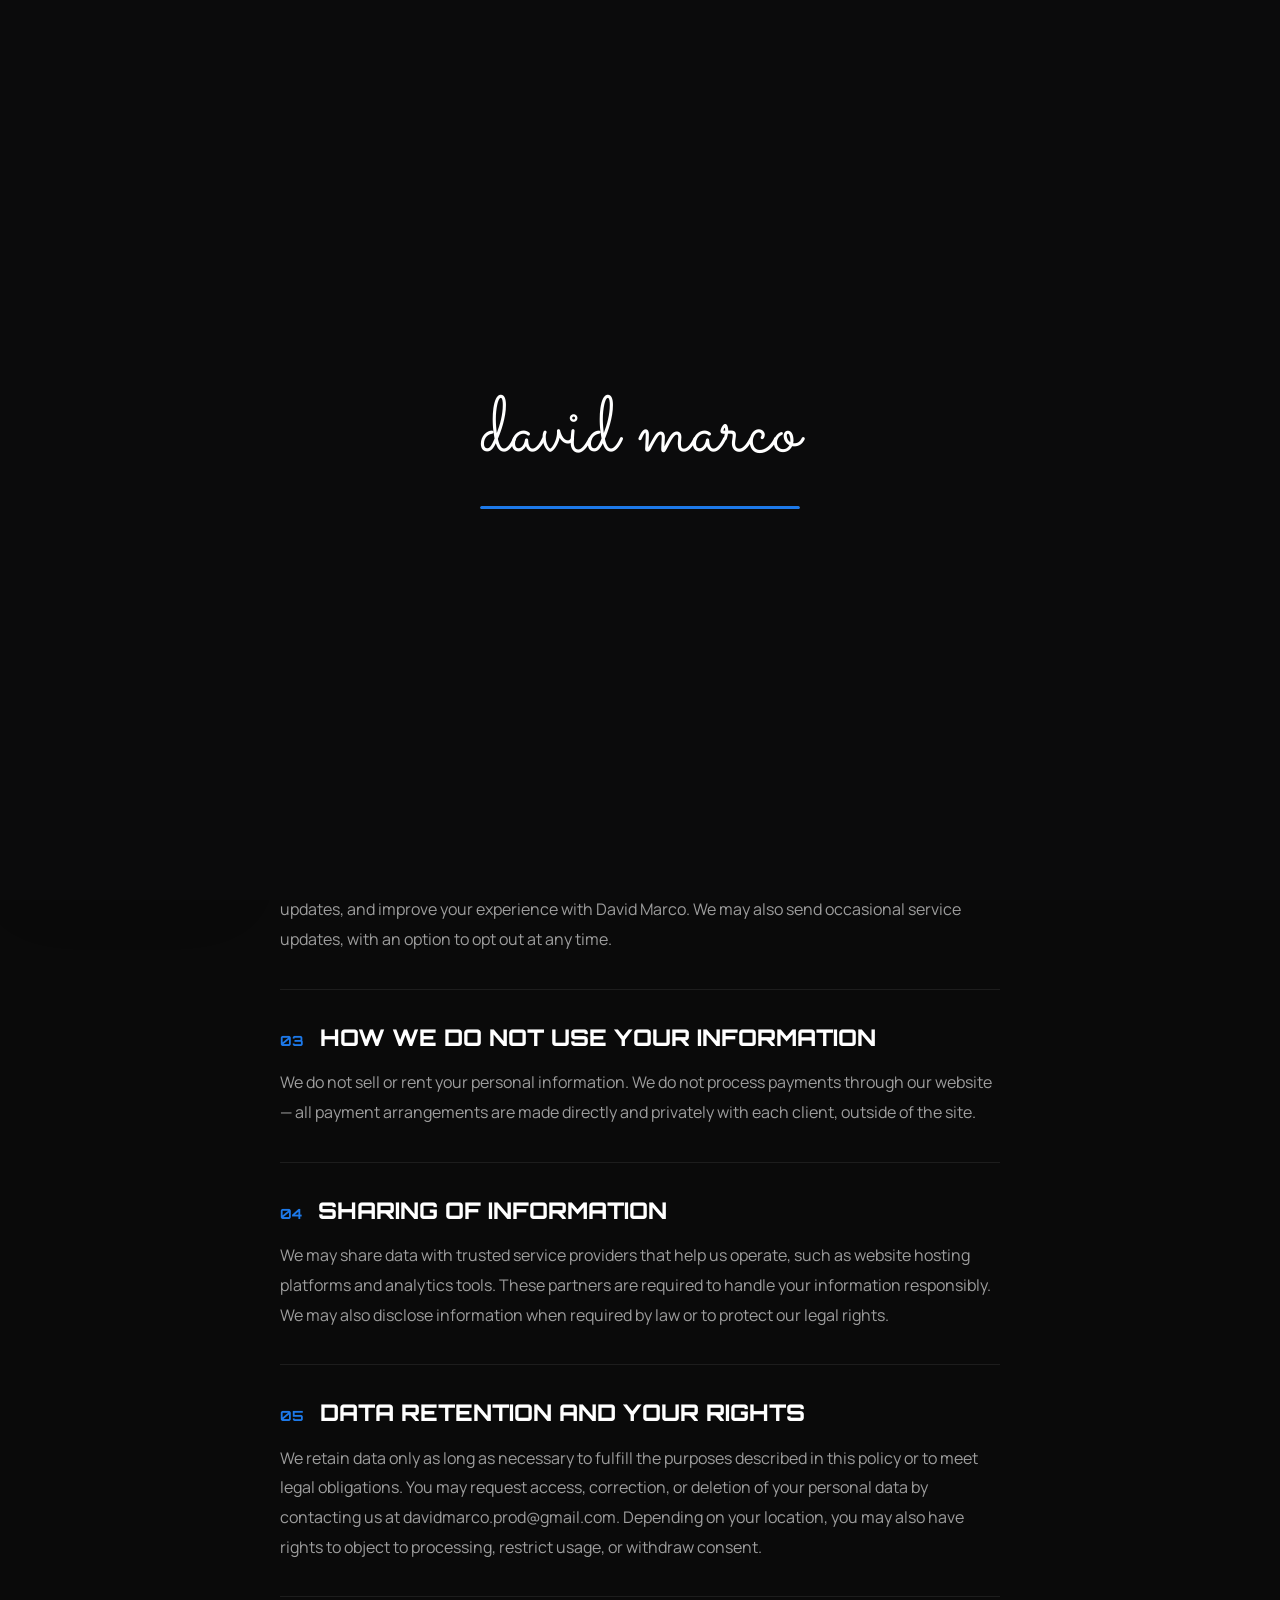
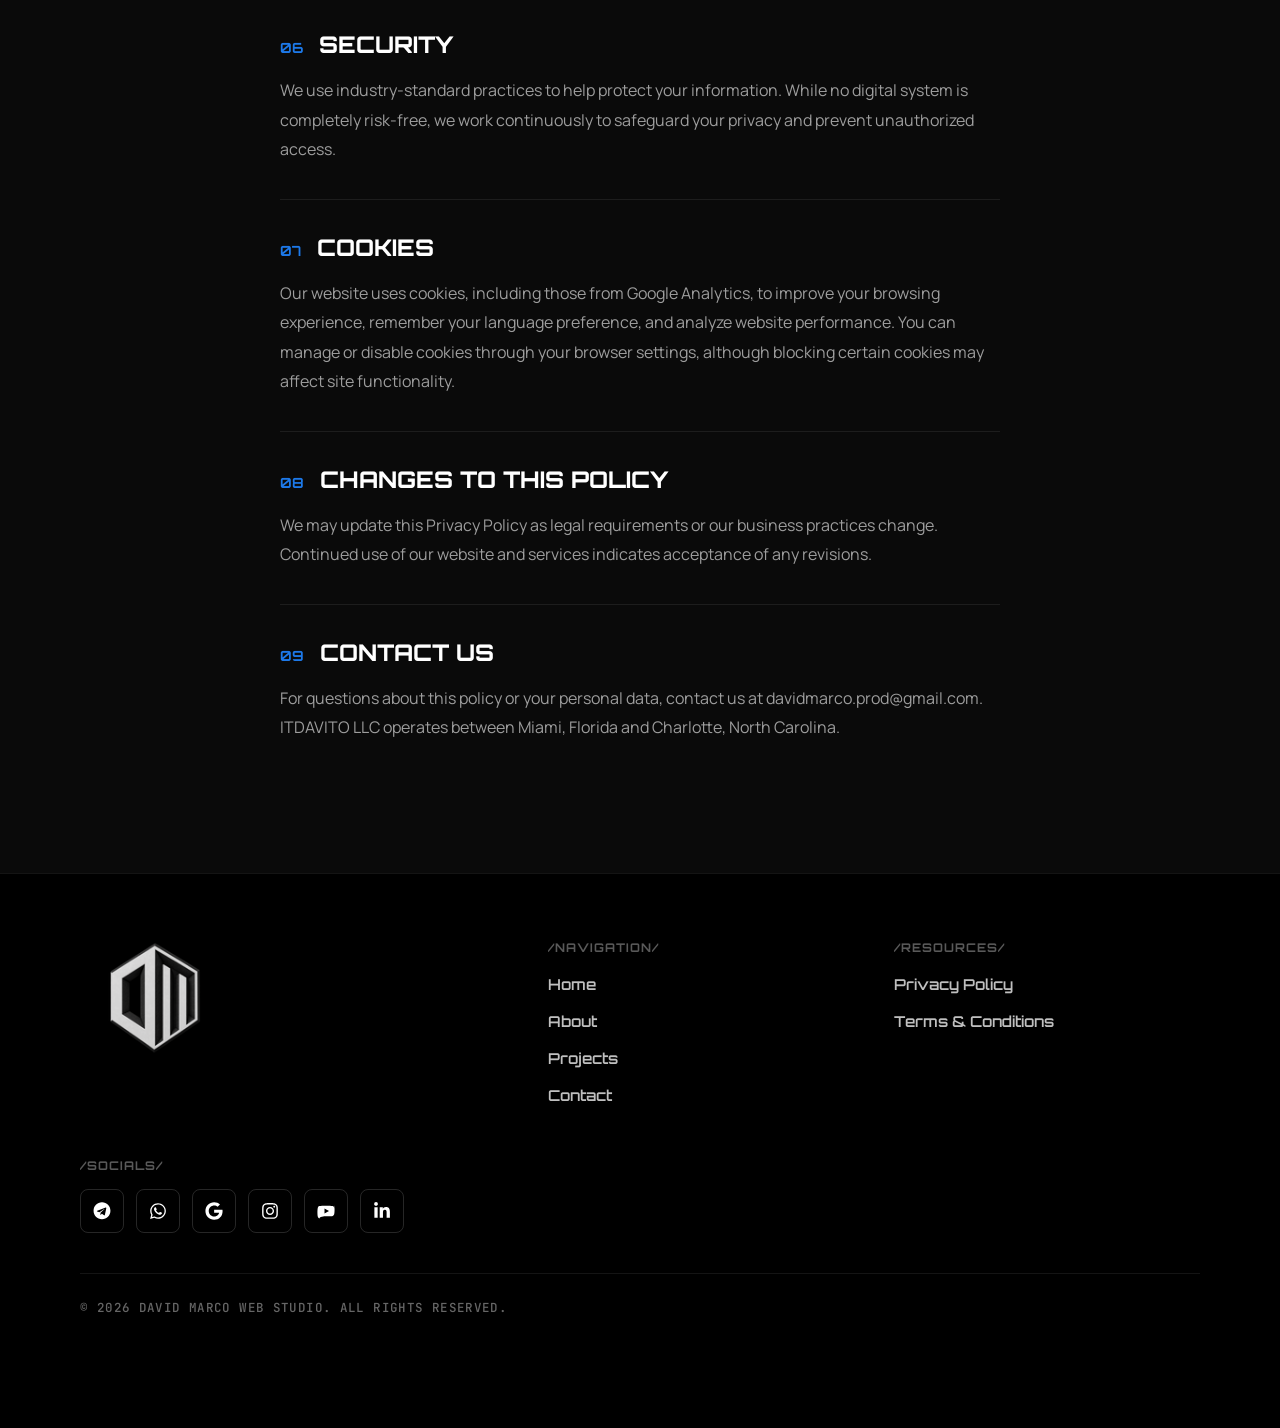
==== privacy-policy.html @ b116fb74 "Glassier nav highlight; remove unused logo-original and img/svg files Co-Authored-By: Claude Sonnet " ====
<!DOCTYPE html>
<html lang="en">
<head>
  <meta charset="UTF-8" />
  <meta name="viewport" content="width=device-width, initial-scale=1.0" />
  <title>Privacy Policy — David Marco</title>
  <meta name="description" content="Privacy Policy for David Marco / ITDAVITO LLC — how we collect, use and protect your information." />
  <meta name="robots" content="noindex" />

  <!-- Runs synchronously before #preloader ever paints, so an internal
       navigation within the same tab session can skip the intro with zero
       flash — see the .skip-preloader rule in style.css and initPreloader()
       in main.js. -->
  <script>
    (function () {
      try {
        var nav = performance.getEntriesByType('navigation')[0];
        var isReload = nav && nav.type === 'reload';
        var visited = sessionStorage.getItem('dm_visited') === '1';
        if (visited && !isReload) document.documentElement.classList.add('skip-preloader');
        sessionStorage.setItem('dm_visited', '1');
      } catch (e) {}
    })();
  </script>

  <!-- Preconnect -->
  <link rel="preconnect" href="https://fonts.googleapis.com" />
  <link rel="preconnect" href="https://fonts.gstatic.com" crossorigin />
  <link href="https://fonts.googleapis.com/css2?family=Manrope:wght@300;400;500;600;700;800;900&display=swap" rel="stylesheet" />
  <link href="https://fonts.googleapis.com/css2?family=Orbitron:wght@400;500;600;700;800;900&display=swap" rel="stylesheet" />
  <link href="https://fonts.googleapis.com/css2?family=Sacramento&display=swap" rel="stylesheet" />
  <link href="https://fonts.googleapis.com/css2?family=JetBrains+Mono:wght@400;500;600;700&display=swap" rel="stylesheet" />

  <link rel="stylesheet" href="css/style.css?v=72" />
  <link rel="icon" href="assets/favicon.ico" sizes="any" />
  <link rel="icon" type="image/png" sizes="32x32" href="assets/favicon-32.png" />
  <link rel="icon" type="image/png" sizes="16x16" href="assets/favicon-16.png" />
  <link rel="apple-touch-icon" href="assets/favicon-180.png" />
</head>
<body>

<!-- ============================================================
     PRELOADER
     ============================================================ -->
<div id="preloader" role="status" aria-live="polite" aria-label="Loading">
  <div class="preloader-inner">
    <div class="pl-word" aria-hidden="true">
      <span class="pl-letter">d</span><span class="pl-letter">a</span><span class="pl-letter">v</span><span class="pl-letter">i</span><span class="pl-letter">d</span><span class="pl-letter pl-space">&nbsp;</span><span class="pl-letter">m</span><span class="pl-letter">a</span><span class="pl-letter">r</span><span class="pl-letter">c</span><span class="pl-letter">o</span>
    </div>
    <div class="preloader-bar"><div class="preloader-bar-fill"></div></div>
  </div>
</div>

<!-- ============================================================
     HEADER
     ============================================================ -->
<header id="header">
    <div class="header-inner">

      <!-- Logo -->
      <a href="index.html#hero" class="header-logo">
        <img src="img/logo-128.png"
          srcset="img/logo-64.png 64w, img/logo-128.png 128w, img/logo-256.png 256w, img/logo-512.png 512w" sizes="68px"
          alt="DAVITO logo" width="68" height="59" />
      </a>

      <!-- Nav (glass pill with sliding indicator) -->
      <nav class="header-nav" id="headerNav" aria-label="Main">
        <span class="nav-indicator" aria-hidden="true"></span>
        <a href="index.html#hero" class="nav-link" data-ru="Главная" data-en="Home">Главная</a>
        <a href="index.html#about" class="nav-link" data-ru="Про меня" data-en="About">Про меня</a>
        <a href="index.html#portfolio" class="nav-link" data-ru="Портфолио" data-en="Projects">Портфолио</a>
        <a href="index.html#pricing" class="nav-link" data-ru="Цены" data-en="Pricing">Цены</a>
        <a href="index.html#faq" class="nav-link" data-ru="FAQ" data-en="FAQ">FAQ</a>
      </nav>

      <!-- Right side -->
      <div class="header-right">
        <!-- Language switcher -->
        <div class="lang-toggle" id="langToggle" role="group" aria-label="Language">
          <button class="lang-btn" data-lang="ru" aria-label="Русский"><span class="flag flag-ru"></span><span
              class="lang-code">RU</span></button>
          <button class="lang-btn" data-lang="en" aria-label="English"><span class="flag flag-us"></span><span
              class="lang-code">EN</span></button>
        </div>

        <!-- CTA (same button as in the hero) -->
        <a href="index.html#contact" class="btn-primary header-cta" data-ru="Заказать сайт"
          data-en="Order Website">Заказать сайт</a>

        <!-- Hamburger -->
        <button class="hamburger" id="hamburger" aria-label="Menu">
          <span></span><span></span><span></span>
        </button>
      </div>
    </div>

    <!-- Mobile menu -->
    <div class="mobile-menu" id="mobileMenu">
      <a href="index.html#hero" class="smooth-scroll" data-ru="Главная" data-en="Home">Главная</a>
      <a href="index.html#about" class="smooth-scroll" data-ru="Про меня" data-en="About">Про меня</a>
      <a href="index.html#portfolio" class="smooth-scroll" data-ru="Портфолио" data-en="Projects">Портфолио</a>
      <a href="index.html#pricing" class="smooth-scroll" data-ru="Цены" data-en="Pricing">Цены</a>
      <a href="index.html#faq" class="smooth-scroll" data-ru="FAQ" data-en="FAQ">FAQ</a>
      <div class="mobile-lang">
        <button class="lang-btn" data-lang="ru"><span class="flag flag-ru"></span>Русский</button>
        <button class="lang-btn" data-lang="en"><span class="flag flag-us"></span>English</button>
      </div>
      <a href="index.html#contact" class="btn-primary" data-ru="Заказать сайт" data-en="Order Website">Заказать
        сайт</a>
    </div>
  </header>

<!-- ============================================================
     PRIVACY POLICY
     ============================================================ -->
<section class="policy-hero section-dark">
  <div class="container">
    <a href="index.html#hero" class="policy-back">
      <span class="policy-back-icon" aria-hidden="true">
        <svg viewBox="0 0 24 24" width="14" height="14" fill="none" stroke="currentColor" stroke-width="2" stroke-linecap="round" stroke-linejoin="round">
          <line x1="17" y1="17" x2="7" y2="7"/>
          <polyline points="7 17 7 7 17 7"/>
        </svg>
      </span>
      <span data-ru="Назад на главную" data-en="Back to Home">Назад на главную</span>
    </a>

    <div class="contact-badge">
      <span class="contact-badge-bar" aria-hidden="true"></span>
      <span data-ru="Юридическая информация" data-en="Legal">Юридическая информация</span>
    </div>

    <h1 data-ru="Политика конфиденциальности" data-en="Privacy Policy">Политика конфиденциальности</h1>
    <p class="policy-updated" data-ru="Действует с 3 сентября 2026 года" data-en="Effective September 3, 2026">Действует с 3 сентября 2026 года</p>

    <p class="policy-intro" data-ru="В ITDAVITO LLC («David Marco», «мы», «нас» или «наш») ваша конфиденциальность имеет для нас значение. Эта Политика конфиденциальности объясняет, как мы собираем, используем и защищаем информацию, которой вы делитесь с нами при посещении сайта или использовании наших услуг — веб-дизайна, разработки сайтов и создания лендингов." data-en="At ITDAVITO LLC (&quot;David Marco,&quot; &quot;we,&quot; &quot;our,&quot; or &quot;us&quot;), your privacy matters to us. This Privacy Policy outlines how we collect, use, and protect the information you share with us when you visit our website or engage with our services, including web design, website development, and landing page creation.">
      В ITDAVITO LLC («David Marco», «мы», «нас» или «наш») ваша конфиденциальность имеет для нас значение. Эта Политика конфиденциальности объясняет, как мы собираем, используем и защищаем информацию, которой вы делитесь с нами при посещении сайта или использовании наших услуг — веб-дизайна, разработки сайтов и создания лендингов.
    </p>
  </div>
</section>

<section class="policy-body section-dark">
  <div class="container">
    <div class="policy-content">

      <div class="policy-block">
        <h2><span class="policy-num">01</span><span data-ru="Какую информацию мы собираем" data-en="Information We Collect">Какую информацию мы собираем</span></h2>
        <p data-ru="Когда вы взаимодействуете с нами — заполняя форму, обращаясь через WhatsApp, Telegram или email, либо просматривая наш сайт — мы можем собирать персональные данные: имя, email, номер телефона и информацию о вашем бизнесе или проекте." data-en="When you interact with us — whether by filling out a form, reaching out via WhatsApp, Telegram, or email, or browsing our website — we may collect personal information such as your name, email address, phone number, and details about your business or project.">
          Когда вы взаимодействуете с нами — заполняя форму, обращаясь через WhatsApp, Telegram или email, либо просматривая наш сайт — мы можем собирать персональные данные: имя, email, номер телефона и информацию о вашем бизнесе или проекте.
        </p>
        <p data-ru="Мы также можем собирать технические данные: IP-адрес, тип браузера, информацию об устройстве и поведение на сайте. Часть данных может поступать из таких инструментов, как Google Analytics." data-en="We may also collect technical data such as your IP address, browser type, device information, and website usage behavior. Relevant data may also come from tools such as Google Analytics.">
          Мы также можем собирать технические данные: IP-адрес, тип браузера, информацию об устройстве и поведение на сайте. Часть данных может поступать из таких инструментов, как Google Analytics.
        </p>
      </div>

      <div class="policy-block">
        <h2><span class="policy-num">02</span><span data-ru="Как мы используем вашу информацию" data-en="How We Use Your Information">Как мы используем вашу информацию</span></h2>
        <p data-ru="Мы используем эту информацию, чтобы отвечать на обращения, предоставлять и улучшать наши услуги, делиться обновлениями по проекту и улучшать ваш опыт взаимодействия с David Marco. Иногда мы можем присылать сервисные обновления с возможностью отписаться в любой момент." data-en="We use this information to respond to inquiries, provide and improve our services, share project updates, and improve your experience with David Marco. We may also send occasional service updates, with an option to opt out at any time.">
          Мы используем эту информацию, чтобы отвечать на обращения, предоставлять и улучшать наши услуги, делиться обновлениями по проекту и улучшать ваш опыт взаимодействия с David Marco. Иногда мы можем присылать сервисные обновления с возможностью отписаться в любой момент.
        </p>
      </div>

      <div class="policy-block">
        <h2><span class="policy-num">03</span><span data-ru="Как мы не используем вашу информацию" data-en="How We Do Not Use Your Information">Как мы не используем вашу информацию</span></h2>
        <p data-ru="Мы не продаём и не передаём в аренду ваши персональные данные. Мы не обрабатываем платежи через сайт — все расчёты с клиентами производятся напрямую и приватно, вне сайта." data-en="We do not sell or rent your personal information. We do not process payments through our website — all payment arrangements are made directly and privately with each client, outside of the site.">
          Мы не продаём и не передаём в аренду ваши персональные данные. Мы не обрабатываем платежи через сайт — все расчёты с клиентами производятся напрямую и приватно, вне сайта.
        </p>
      </div>

      <div class="policy-block">
        <h2><span class="policy-num">04</span><span data-ru="Передача информации" data-en="Sharing of Information">Передача информации</span></h2>
        <p data-ru="Мы можем передавать данные доверенным поставщикам услуг, которые помогают нам работать — например, платформам хостинга и инструментам аналитики. Такие партнёры обязаны обращаться с вашей информацией ответственно. Мы также можем раскрывать информацию, если этого требует закон, либо для защиты наших законных прав." data-en="We may share data with trusted service providers that help us operate, such as website hosting platforms and analytics tools. These partners are required to handle your information responsibly. We may also disclose information when required by law or to protect our legal rights.">
          Мы можем передавать данные доверенным поставщикам услуг, которые помогают нам работать — например, платформам хостинга и инструментам аналитики. Такие партнёры обязаны обращаться с вашей информацией ответственно. Мы также можем раскрывать информацию, если этого требует закон, либо для защиты наших законных прав.
        </p>
      </div>

      <div class="policy-block">
        <h2><span class="policy-num">05</span><span data-ru="Хранение данных и ваши права" data-en="Data Retention and Your Rights">Хранение данных и ваши права</span></h2>
        <p data-ru="Мы храним данные только столько, сколько необходимо для целей, описанных в этой политике, или для соблюдения юридических обязательств. Вы можете запросить доступ, исправление или удаление своих персональных данных, написав нам на davidmarco.prod@gmail.com. В зависимости от вашего региона у вас также может быть право возразить против обработки, ограничить использование или отозвать согласие." data-en="We retain data only as long as necessary to fulfill the purposes described in this policy or to meet legal obligations. You may request access, correction, or deletion of your personal data by contacting us at davidmarco.prod@gmail.com. Depending on your location, you may also have rights to object to processing, restrict usage, or withdraw consent.">
          Мы храним данные только столько, сколько необходимо для целей, описанных в этой политике, или для соблюдения юридических обязательств. Вы можете запросить доступ, исправление или удаление своих персональных данных, написав нам на <a href="mailto:davidmarco.prod@gmail.com">davidmarco.prod@gmail.com</a>. В зависимости от вашего региона у вас также может быть право возразить против обработки, ограничить использование или отозвать согласие.
        </p>
      </div>

      <div class="policy-block">
        <h2><span class="policy-num">06</span><span data-ru="Безопасность" data-en="Security">Безопасность</span></h2>
        <p data-ru="Мы применяем современные отраслевые практики для защиты вашей информации. Хотя ни одна цифровая система не может быть полностью защищена от рисков, мы непрерывно работаем над тем, чтобы обезопасить вашу конфиденциальность и предотвратить несанкционированный доступ." data-en="We use industry-standard practices to help protect your information. While no digital system is completely risk-free, we work continuously to safeguard your privacy and prevent unauthorized access.">
          Мы применяем современные отраслевые практики для защиты вашей информации. Хотя ни одна цифровая система не может быть полностью защищена от рисков, мы непрерывно работаем над тем, чтобы обезопасить вашу конфиденциальность и предотвратить несанкционированный доступ.
        </p>
      </div>

      <div class="policy-block">
        <h2><span class="policy-num">07</span><span data-ru="Файлы cookie" data-en="Cookies">Файлы cookie</span></h2>
        <p data-ru="Наш сайт использует cookie-файлы, в том числе от Google Analytics, чтобы улучшать взаимодействие с сайтом, запоминать выбранный язык и анализировать эффективность сайта. Вы можете управлять cookie-файлами или отключить их в настройках браузера, однако блокировка некоторых из них может повлиять на работу сайта." data-en="Our website uses cookies, including those from Google Analytics, to improve your browsing experience, remember your language preference, and analyze website performance. You can manage or disable cookies through your browser settings, although blocking certain cookies may affect site functionality.">
          Наш сайт использует cookie-файлы, в том числе от Google Analytics, чтобы улучшать взаимодействие с сайтом, запоминать выбранный язык и анализировать эффективность сайта. Вы можете управлять cookie-файлами или отключить их в настройках браузера, однако блокировка некоторых из них может повлиять на работу сайта.
        </p>
      </div>

      <div class="policy-block">
        <h2><span class="policy-num">08</span><span data-ru="Изменения в политике" data-en="Changes to This Policy">Изменения в политике</span></h2>
        <p data-ru="Мы можем обновлять эту Политику конфиденциальности по мере изменения законодательных требований или практики нашей работы. Продолжая пользоваться сайтом и услугами, вы соглашаетесь с внесёнными изменениями." data-en="We may update this Privacy Policy as legal requirements or our business practices change. Continued use of our website and services indicates acceptance of any revisions.">
          Мы можем обновлять эту Политику конфиденциальности по мере изменения законодательных требований или практики нашей работы. Продолжая пользоваться сайтом и услугами, вы соглашаетесь с внесёнными изменениями.
        </p>
      </div>

      <div class="policy-block">
        <h2><span class="policy-num">09</span><span data-ru="Связаться с нами" data-en="Contact Us">Связаться с нами</span></h2>
        <p data-ru="По вопросам, связанным с этой политикой или вашими персональными данными, свяжитесь с нами по адресу davidmarco.prod@gmail.com. ITDAVITO LLC работает между Майами (Флорида) и Шарлоттом (Северная Каролина)." data-en="For questions about this policy or your personal data, contact us at davidmarco.prod@gmail.com. ITDAVITO LLC operates between Miami, Florida and Charlotte, North Carolina.">
          По вопросам, связанным с этой политикой или вашими персональными данными, свяжитесь с нами по адресу <a href="mailto:davidmarco.prod@gmail.com">davidmarco.prod@gmail.com</a>. ITDAVITO LLC работает между Майами (Флорида) и Шарлоттом (Северная Каролина).
        </p>
      </div>

    </div>
  </div>
</section>

<!-- ============================================================
     FOOTER
     ============================================================ -->
<footer id="footer">
  <div class="container">
    <div class="footer-top">
      <a href="index.html#hero" class="footer-logo">
        <img src="img/logo-128.png"
             srcset="img/logo-64.png 64w, img/logo-128.png 128w, img/logo-256.png 256w, img/logo-512.png 512w"
             sizes="120px"
             alt="DAVITO logo" width="120" height="105" />
      </a>

      <nav class="footer-col">
        <span class="footer-col-label" data-ru="/Навигация/" data-en="/Navigation/">/Навигация/</span>
        <a href="index.html#hero"      class="footer-col-link" data-ru="Главная"   data-en="Home">Главная</a>
        <a href="index.html#about"     class="footer-col-link" data-ru="Про меня"  data-en="About">Про меня</a>
        <a href="index.html#portfolio" class="footer-col-link" data-ru="Портфолио" data-en="Projects">Портфолио</a>
        <a href="index.html#contact"   class="footer-col-link" data-ru="Контакты"  data-en="Contact">Контакты</a>
      </nav>

      <nav class="footer-col">
        <span class="footer-col-label" data-ru="/Ресурсы/" data-en="/Resources/">/Ресурсы/</span>
        <a href="privacy-policy.html"   class="footer-col-link" data-ru="Политика конфиденциальности" data-en="Privacy Policy">Политика конфиденциальности</a>
        <a href="terms-conditions.html" class="footer-col-link" data-ru="Условия использования" data-en="Terms &amp; Conditions">Условия использования</a>
      </nav>
    </div>

    <div class="footer-social-block">
      <span class="footer-col-label" data-ru="/Соцсети/" data-en="/Socials/">/Соцсети/</span>
      <div class="footer-social-row">
        <a href="https://t.me/davitoo7" target="_blank" rel="noopener noreferrer" class="footer-social-item" aria-label="Telegram">
          <svg viewBox="0 0 496 512" fill="currentColor" aria-hidden="true"><path d="M248 8C111 8 8 111 8 248s103 240 240 240 240-103 240-240S385 8 248 8zm121.8 169.9l-40.7 191.8c-3 13.6-11.1 16.9-22.4 10.5l-62-45.7-29.9 28.8c-3.3 3.3-6.1 6.1-12.5 6.1l4.4-63.1 114.9-103.8c5-4.4-1.1-6.9-7.7-2.5l-142 89.4-61.2-19.1c-13.3-4.2-13.6-13.3 2.8-19.7l239-92.1c11.1-4 20.8 2.7 17.3 19.4z"/></svg>
        </a>
        <a href="https://wa.me/19544455820" target="_blank" rel="noopener noreferrer" class="footer-social-item" aria-label="WhatsApp">
          <svg viewBox="0 0 448 512" fill="currentColor" aria-hidden="true"><path d="M380.9 97.1C339 55.1 283.2 32 223.9 32c-122.4 0-222 99.6-222 222 0 39.1 10.2 77.3 29.6 111L0 480l117.7-30.9c32.4 17.7 68.9 27 106.1 27h.1c122.3 0 224.1-99.6 224.1-222 0-59.3-25.2-115-67.1-157zm-157 341.6c-33.2 0-65.7-8.9-94-25.7l-6.7-4-69.8 18.3L72 359.2l-4.4-7c-18.5-29.4-28.2-63.3-28.2-98.2 0-101.7 82.8-184.5 184.6-184.5 49.3 0 95.6 19.2 130.4 54.1 34.8 34.9 56.2 81.2 56.1 130.5 0 101.8-84.9 184.6-186.6 184.6zm101.2-138.2c-5.5-2.8-32.8-16.2-37.9-18-5.1-1.9-8.8-2.8-12.5 2.8-3.7 5.6-14.3 18-17.6 21.8-3.2 3.7-6.5 4.2-12 1.4-32.6-16.3-54-29.1-75.5-66-5.7-9.8 5.7-9.1 16.3-30.3 1.8-3.7.9-6.9-.5-9.7-1.4-2.8-12.5-30.1-17.1-41.2-4.5-10.8-9.1-9.3-12.5-9.5-3.2-.2-6.9-.2-10.6-.2-3.7 0-9.7 1.4-14.8 6.9-5.1 5.6-19.4 19-19.4 46.3 0 27.3 19.9 53.7 22.6 57.4 2.8 3.7 39.1 59.7 94.8 83.8 35.2 15.2 49 16.5 66.6 13.9 10.7-1.6 32.8-13.4 37.4-26.4 4.6-13 4.6-24.1 3.2-26.4-1.3-2.5-5-3.9-10.5-6.6z"/></svg>
        </a>
        <a href="https://g.page/r/CXDAESpnKGIWEBM/review" target="_blank" rel="noopener noreferrer" class="footer-social-item" aria-label="Google">
          <svg viewBox="0 0 488 512" fill="currentColor" aria-hidden="true"><path d="M488 261.8C488 403.3 391.1 504 248 504 110.8 504 0 393.2 0 256S110.8 8 248 8c66.8 0 123 24.5 166.3 64.9l-67.5 64.9C258.5 52.6 94.3 116.6 94.3 256c0 86.5 69.1 156.6 153.7 156.6 98.2 0 135-70.4 140.8-106.9H248v-85.3h236.1c2.3 12.7 3.9 24.9 3.9 41.4z"/></svg>
        </a>
        <a href="https://www.instagram.com/davitoo7/" target="_blank" rel="noopener noreferrer" class="footer-social-item" aria-label="Instagram">
          <svg viewBox="0 0 448 512" fill="currentColor" aria-hidden="true"><path d="M224.1 141c-63.6 0-114.9 51.3-114.9 114.9s51.3 114.9 114.9 114.9S339 319.5 339 255.9 287.7 141 224.1 141zm0 189.6c-41.1 0-74.7-33.5-74.7-74.7s33.5-74.7 74.7-74.7 74.7 33.5 74.7 74.7-33.6 74.7-74.7 74.7zm146.4-194.3c0 14.9-12 26.8-26.8 26.8-14.9 0-26.8-12-26.8-26.8s12-26.8 26.8-26.8 26.8 12 26.8 26.8zm76.1 27.2c-1.7-35.9-9.9-67.7-36.2-93.9-26.2-26.2-58-34.4-93.9-36.2-37-2.1-147.9-2.1-184.9 0-35.8 1.7-67.6 9.9-93.9 36.1s-34.4 58-36.2 93.9c-2.1 37-2.1 147.9 0 184.9 1.7 35.9 9.9 67.7 36.2 93.9s58 34.4 93.9 36.2c37 2.1 147.9 2.1 184.9 0 35.9-1.7 67.7-9.9 93.9-36.2 26.2-26.2 34.4-58 36.2-93.9 2.1-37 2.1-147.8 0-184.8zM398.8 388c-7.8 19.6-22.9 34.7-42.6 42.6-29.5 11.7-99.5 9-132.1 9s-102.7 2.6-132.1-9c-19.6-7.8-34.7-22.9-42.6-42.6-11.7-29.5-9-99.5-9-132.1s-2.6-102.7 9-132.1c7.8-19.6 22.9-34.7 42.6-42.6 29.5-11.7 99.5-9 132.1-9s102.7-2.6 132.1 9c19.6 7.8 34.7 22.9 42.6 42.6 11.7 29.5 9 99.5 9 132.1s2.7 102.7-9 132.1z"/></svg>
        </a>
        <a href="https://www.youtube.com/@davitomain" target="_blank" rel="noopener noreferrer" class="footer-social-item" aria-label="YouTube">
          <svg viewBox="0 0 576 512" fill="currentColor" aria-hidden="true"><path d="M549.655 148.28c-6.281-23.64-24.041-42.396-47.655-48.685C462.923 85 288 85 288 85S113.077 85 74 99.595c-23.614 6.289-41.374 25.045-47.655 48.685-12.614 47.328-12.614 147.717-12.614 147.717s0 100.39 12.614 147.718c6.281 23.64 24.041 42.396 47.655 48.684C113.077 427 288 427 288 427s174.923 0 214-14.595c23.614-6.289 41.374-25.045 47.655-48.685 12.614-47.328 12.614-147.718 12.614-147.718s0-100.389-12.614-147.717zM240 336V176l144 80-144 80z"/></svg>
        </a>
        <a href="#" target="_blank" rel="noopener noreferrer" class="footer-social-item" aria-label="LinkedIn">
          <svg viewBox="0 0 448 512" fill="currentColor" aria-hidden="true"><path d="M100.28 448H7.4V148.9h92.88zM53.79 108.1C24.09 108.1 0 83.5 0 53.8a53.79 53.79 0 0 1 107.58 0c0 29.7-24.1 54.3-53.79 54.3zM447.9 448h-92.68V302.4c0-34.7-.7-79.2-48.29-79.2-48.29 0-55.69 37.7-55.69 76.7V448h-92.78V148.9h89.08v40.8h1.3c12.4-23.5 42.69-48.3 87.88-48.3 94 0 111.28 61.9 111.28 142.3V448z"/></svg>
        </a>
      </div>
    </div>

    <div class="footer-divider"></div>

    <div class="footer-bottom">
      <p class="footer-copy" data-ru="© 2026 David Marco Web Studio. Все права защищены." data-en="© 2026 David Marco Web Studio. All rights reserved.">
        © 2026 David Marco Web Studio. Все права защищены.
      </p>
    </div>
  </div>
</footer>

<!-- ============================================================
     FLOATING CONTACT BUTTON
     ============================================================ -->
<button type="button" class="contact-fab" id="contactFabBtn" aria-haspopup="true" aria-expanded="false" aria-controls="contactFabPanel">
  <svg class="fab-btn-icon" viewBox="0 0 24 24" width="17" height="17" fill="none" stroke="currentColor" stroke-width="1.8" stroke-linecap="round" stroke-linejoin="round" aria-hidden="true">
    <path d="M21 11.5a8.38 8.38 0 0 1-.9 3.8 8.5 8.5 0 0 1-7.6 4.7 8.38 8.38 0 0 1-3.8-.9L3 21l1.9-5.7a8.38 8.38 0 0 1-.9-3.8 8.5 8.5 0 0 1 4.7-7.6 8.38 8.38 0 0 1 3.8-.9h.5a8.48 8.48 0 0 1 8 8v.5z"/>
  </svg>
  <span data-ru="Отправить сообщение" data-en="Send a message">Отправить сообщение</span>
</button>

<div class="contact-fab-panel" id="contactFabPanel" role="dialog" aria-modal="false" aria-label="Contact options">
  <div class="fab-panel-header">
    <span class="fab-panel-title" data-ru="Написать мне" data-en="Message me">Написать мне</span>
    <button type="button" class="fab-panel-close" id="contactFabClose" aria-label="Close">
      <svg viewBox="0 0 24 24" width="13" height="13" fill="none" stroke="currentColor" stroke-width="2.2" stroke-linecap="round">
        <line x1="5" y1="5" x2="19" y2="19"/>
        <line x1="19" y1="5" x2="5" y2="19"/>
      </svg>
    </button>
  </div>

  <a href="https://wa.me/19544455820" target="_blank" rel="noopener noreferrer" class="fab-panel-item">
    <span class="fab-panel-icon fab-icon--whatsapp">
      <svg viewBox="0 0 448 512" fill="currentColor" aria-hidden="true">
        <path d="M380.9 97.1C339 55.1 283.2 32 223.9 32c-122.4 0-222 99.6-222 222 0 39.1 10.2 77.3 29.6 111L0 480l117.7-30.9c32.4 17.7 68.9 27 106.1 27h.1c122.3 0 224.1-99.6 224.1-222 0-59.3-25.2-115-67.1-157zm-157 341.6c-33.2 0-65.7-8.9-94-25.7l-6.7-4-69.8 18.3L72 359.2l-4.4-7c-18.5-29.4-28.2-63.3-28.2-98.2 0-101.7 82.8-184.5 184.6-184.5 49.3 0 95.6 19.2 130.4 54.1 34.8 34.9 56.2 81.2 56.1 130.5 0 101.8-84.9 184.6-186.6 184.6zm101.2-138.2c-5.5-2.8-32.8-16.2-37.9-18-5.1-1.9-8.8-2.8-12.5 2.8-3.7 5.6-14.3 18-17.6 21.8-3.2 3.7-6.5 4.2-12 1.4-32.6-16.3-54-29.1-75.5-66-5.7-9.8 5.7-9.1 16.3-30.3 1.8-3.7.9-6.9-.5-9.7-1.4-2.8-12.5-30.1-17.1-41.2-4.5-10.8-9.1-9.3-12.5-9.5-3.2-.2-6.9-.2-10.6-.2-3.7 0-9.7 1.4-14.8 6.9-5.1 5.6-19.4 19-19.4 46.3 0 27.3 19.9 53.7 22.6 57.4 2.8 3.7 39.1 59.7 94.8 83.8 35.2 15.2 49 16.5 66.6 13.9 10.7-1.6 32.8-13.4 37.4-26.4 4.6-13 4.6-24.1 3.2-26.4-1.3-2.5-5-3.9-10.5-6.6z"/>
      </svg>
    </span>
    <span class="fab-panel-text" data-ru="Написать в WhatsApp" data-en="Send to WhatsApp">Написать в WhatsApp</span>
  </a>

  <a href="https://t.me/davitoo7" target="_blank" rel="noopener noreferrer" class="fab-panel-item">
    <span class="fab-panel-icon fab-icon--telegram">
      <svg viewBox="0 0 496 512" fill="currentColor" aria-hidden="true">
        <path d="M248 8C111 8 8 111 8 248s103 240 240 240 240-103 240-240S385 8 248 8zm121.8 169.9l-40.7 191.8c-3 13.6-11.1 16.9-22.4 10.5l-62-45.7-29.9 28.8c-3.3 3.3-6.1 6.1-12.5 6.1l4.4-63.1 114.9-103.8c5-4.4-1.1-6.9-7.7-2.5l-142 89.4-61.2-19.1c-13.3-4.2-13.6-13.3 2.8-19.7l239-92.1c11.1-4 20.8 2.7 17.3 19.4z"/>
      </svg>
    </span>
    <span class="fab-panel-text" data-ru="Написать в Telegram" data-en="Send to Telegram">Написать в Telegram</span>
  </a>

  <a href="mailto:davidmarco.prod@gmail.com" class="fab-panel-item">
    <span class="fab-panel-icon fab-icon--email">
      <svg viewBox="0 0 48 48" aria-hidden="true">
        <path fill="#4caf50" d="M45,16.2l-5,2.75l-5,4.75L35,40h7c1.657,0,3-1.343,3-3V16.2z"></path>
        <path fill="#1e88e5" d="M3,16.2l3.614,1.71L13,23.7V40H6c-1.657,0-3-1.343-3-3V16.2z"></path>
        <polygon fill="#e53935" points="35,11.2 24,19.45 13,11.2 12,17 13,23.7 24,31.95 35,23.7 36,17"></polygon>
        <path fill="#c62828" d="M3,12.298V16.2l10,7.5V11.2L9.876,8.859C9.132,8.301,8.228,8,7.298,8h0C4.924,8,3,9.924,3,12.298z"></path>
        <path fill="#fbc02d" d="M45,12.298V16.2l-10,7.5V11.2l3.124-2.341C38.868,8.301,39.772,8,40.702,8h0 C43.076,8,45,9.924,45,12.298z"></path>
      </svg>
    </span>
    <span class="fab-panel-text" data-ru="Написать на Email" data-en="Send to Email">Написать на Email</span>
  </a>
</div>
<div class="contact-fab-overlay" id="contactFabOverlay"></div>

<script src="js/main.js?v=22"></script>
</body>
</html>
---- css/style.css ----
/* ================================================================
   DAVID MARCO — Premium Landing Page
   Colors:  Black #000000 · White #FFFFFF · Blue #1D79E9
   Font:    Manrope (Google Fonts)
   ================================================================ */

/* ── RESET ─────────────────────────────────────────────────── */
*, *::before, *::after { box-sizing: border-box; margin: 0; padding: 0; }
html { scroll-behavior: smooth; font-size: 16px; }
body {
  font-family: 'Manrope', -apple-system, BlinkMacSystemFont, sans-serif;
  background: #fff;
  color: #000;
  overflow-x: hidden;
  line-height: 1.6;
  -webkit-font-smoothing: antialiased;
}
a  { text-decoration: none; color: inherit; }
img { max-width: 100%; display: block; }
button { cursor: pointer; border: none; background: none; font-family: inherit; }

/* Orbitron is reserved for headline-scale text and buttons — it's a
   technical/display face that reads poorly at paragraph sizes. Everything
   else (descriptions, nav, form fields, FAQ, etc.) inherits Manrope from
   body above. Orbitron has no Cyrillic glyphs, so the Manrope fallback
   below keeps RU headings intentional-looking instead of dropping to a
   generic system sans-serif. */
h1, h2, h3,
.btn-primary, .btn-outline,
.ready-text, .contact-fab, .fab-panel-title {
  font-family: 'Orbitron', 'Manrope', -apple-system, BlinkMacSystemFont, sans-serif;
}
h1, h2, h3 {
  text-transform: uppercase;
}
ul { list-style: none; }

/* ── CSS VARIABLES ──────────────────────────────────────────── */
:root {
  --black:        #000000;
  --white:        #ffffff;
  --blue:         #1D79E9;
  --blue-dark:    #1560C0;
  --blue-alpha10: rgba(29,121,233,.10);
  --blue-alpha20: rgba(29,121,233,.20);
  --blue-glow:    rgba(29,121,233,.35);
  --gray-bg:      #f5f5f7;
  --gray-text:    #6e6e73;
  --gray-border:  #d2d2d7;
  --dark-bg:      #0a0a0a;
  --dark-card:    #141414;
  --radius:       20px;
  --radius-sm:    12px;
  --header-h:     80px;
  --fab-bar-h:    60px;
  --shadow:       0 4px 24px rgba(0,0,0,.08);
  --shadow-lg:    0 20px 60px rgba(0,0,0,.14);
  --trans:        .3s cubic-bezier(.4,0,.2,1);
}

/* ── SCROLLBAR ──────────────────────────────────────────────── */
::-webkit-scrollbar { width: 5px; }
::-webkit-scrollbar-track { background: #f5f5f7; }
::-webkit-scrollbar-thumb { background: var(--blue); border-radius: 3px; }

/* ================================================================
   PRELOADER
   ================================================================ */
#preloader {
  position: fixed; inset: 0;
  background: #0b0b0c;
  display: flex; align-items: center; justify-content: center;
  z-index: 9999;
  transition: opacity .7s ease, visibility .7s ease;
}
/* Set on <html> by an inline head script, before this stylesheet even
   paints — an internal navigation within the same tab session skips the
   intro outright (no display, no fade) rather than hiding it after the
   fact, so there's no flash of the branded loader between pages. */
html.skip-preloader #preloader { display: none; }
#preloader.hidden { opacity: 0; visibility: hidden; pointer-events: none; }

.preloader-inner {
  display: flex; flex-direction: column; align-items: center; gap: 30px;
  width: 100%; padding: 0 24px;
}

.pl-word {
  font-family: 'Sacramento', cursive;
  font-weight: 400;
  /* Tuned (not guessed) against the bar's own rendered width — see
     .preloader-bar below — so "david marco" reads at roughly the same
     length as the bar at any viewport: ~52.7px font at 375px width,
     ramping up to ~85.9px by the point the bar itself hits its 320px
     cap (its container is 60vw minus the 48px side padding, so that's
     ~581px viewport width), and holding flat past that since neither
     grows any further. */
  font-size: clamp(52.7px, calc(-7.64px + 16.09vw), 85.9px);
  line-height: 1;
  color: #fff;
  white-space: nowrap;
}
.pl-letter {
  display: inline-block;
  opacity: 0;
  transform: translateY(16px);
  animation: plLetterIn .5s ease forwards;
}
.pl-letter:nth-child(1)  { animation-delay: 0ms;    }
.pl-letter:nth-child(2)  { animation-delay: 150ms;  }
.pl-letter:nth-child(3)  { animation-delay: 300ms;  }
.pl-letter:nth-child(4)  { animation-delay: 450ms;  }
.pl-letter:nth-child(5)  { animation-delay: 600ms;  }
.pl-letter:nth-child(6)  { animation-delay: 750ms;  }
.pl-letter:nth-child(7)  { animation-delay: 900ms;  }
.pl-letter:nth-child(8)  { animation-delay: 1050ms; }
.pl-letter:nth-child(9)  { animation-delay: 1200ms; }
.pl-letter:nth-child(10) { animation-delay: 1350ms; }
.pl-letter:nth-child(11) { animation-delay: 1500ms; }
@keyframes plLetterIn {
  from { opacity: 0; transform: translateY(16px); }
  to   { opacity: 1; transform: translateY(0); }
}

.preloader-bar {
  width: 60%; max-width: 320px; height: 3px;
  background: rgba(255,255,255,.15); border-radius: 999px; overflow: hidden;
}
.preloader-bar-fill {
  height: 100%; width: 0%;
  background: var(--blue); border-radius: 999px;
  /* Matches the letters' total reveal time: last letter starts at 1500ms
     and takes 500ms, so both finish together at 2000ms. */
  animation: plBarFill 2s linear forwards;
}
@keyframes plBarFill {
  from { width: 0%; }
  to   { width: 100%; }
}

@media (prefers-reduced-motion: reduce) {
  .pl-letter { opacity: 1; transform: none; animation: none; }
  .preloader-bar-fill { animation: none; width: 100%; }
}

/* ================================================================
   HEADER
   ================================================================ */
#header {
  position: fixed; top: 0; left: 0; right: 0; z-index: 100;
  background: rgba(10,10,10,.78);
  backdrop-filter: blur(24px) saturate(140%); -webkit-backdrop-filter: blur(24px) saturate(140%);
  border-bottom: 1px solid rgba(255,255,255,.08);
  transition: var(--trans);
}

.header-inner {
  display: flex; align-items: center; gap: 28px;
  height: var(--header-h);
  max-width: 1200px; margin: 0 auto; padding: 0 40px;
}

/* Logo */
.header-logo img {
  height: 68px; width: auto; max-width: 78px;
  transition: opacity var(--trans);
}
.header-logo:hover img { opacity: .65; }

/* Nav — glass pill with a sliding highlight */
.header-nav {
  position: relative;
  display: flex; align-items: center; gap: 2px;
  margin: 0 auto;
  padding: 5px;
  border-radius: 100px;
  background: linear-gradient(180deg, rgba(255,255,255,.10), rgba(255,255,255,.04));
  border: 1px solid rgba(255,255,255,.16);
  box-shadow: inset 0 1px 0 rgba(255,255,255,.14), 0 8px 30px rgba(0,0,0,.28);
  backdrop-filter: blur(18px) saturate(160%); -webkit-backdrop-filter: blur(18px) saturate(160%);
}
.nav-indicator {
  position: absolute; top: 5px; bottom: 5px; left: 0;
  width: 0; border-radius: 100px;
  background: linear-gradient(180deg, rgba(255,255,255,.15), rgba(255,255,255,.05));
  border: 1px solid rgba(255,255,255,.16);
  box-shadow: inset 0 1px 0 rgba(255,255,255,.18), 0 2px 8px rgba(0,0,0,.12);
  backdrop-filter: blur(6px) saturate(140%); -webkit-backdrop-filter: blur(6px) saturate(140%);
  opacity: 0; pointer-events: none;
  transition: transform .5s cubic-bezier(.4,0,.2,1), width .5s cubic-bezier(.4,0,.2,1), opacity .3s;
}
.nav-indicator.ready { opacity: 1; }
.nav-link {
  position: relative; z-index: 1;
  padding: 9px 18px; border-radius: 100px;
  font-size: 13px; font-weight: 700; color: rgba(255,255,255,.62);
  text-transform: uppercase; letter-spacing: .08em; white-space: nowrap;
  transition: color .3s;
}
.nav-link:hover { color: #fff; }
.nav-link.active { color: #fff; }

/* Right cluster */
.header-right {
  display: flex; align-items: center; gap: 14px;
}
.header-cta { padding: 12px 26px; font-size: 14px; white-space: nowrap; }

/* Lang toggle — glass segmented switch with a sliding thumb */
.lang-toggle {
  position: relative;
  display: flex;
  padding: 3px; border-radius: 100px;
  background: rgba(255,255,255,.06);
  border: 1px solid rgba(255,255,255,.18);
  box-shadow: inset 0 1px 0 rgba(255,255,255,.10);
  backdrop-filter: blur(14px); -webkit-backdrop-filter: blur(14px);
}
.lang-toggle::before {
  content: ''; position: absolute; top: 3px; bottom: 3px; left: 3px;
  width: calc(50% - 3px); border-radius: 100px;
  background: linear-gradient(180deg, rgba(255,255,255,.30), rgba(255,255,255,.14));
  border: 1px solid rgba(255,255,255,.25);
  box-shadow: inset 0 1px 0 rgba(255,255,255,.3), 0 3px 10px rgba(0,0,0,.25);
  transition: transform .4s cubic-bezier(.4,0,.2,1);
}
.lang-toggle:has(.lang-btn[data-lang="en"].active)::before { transform: translateX(100%); }
.lang-toggle .lang-btn {
  position: relative; z-index: 1;
  display: flex; align-items: center; gap: 7px;
  padding: 6px 12px 6px 8px; border-radius: 100px;
  font-size: 12px; font-weight: 800; letter-spacing: .06em; color: rgba(255,255,255,.55);
  transition: color .3s;
}
.lang-toggle .lang-btn.active { color: #fff; }
.lang-toggle .lang-btn:hover { color: #fff; }

/* Round flags (inline SVG so they render on every OS — emoji flags
   show up as plain "RU"/"US" letters on Windows) */
.flag {
  display: inline-block; flex: none;
  width: 20px; height: 20px; border-radius: 50%;
  background-size: cover; background-position: center;
  box-shadow: 0 0 0 1px rgba(255,255,255,.25);
}
.flag-ru { background-image: url("data:image/svg+xml,%3Csvg xmlns='http://www.w3.org/2000/svg' viewBox='0 0 24 24'%3E%3CclipPath id='c'%3E%3Ccircle cx='12' cy='12' r='12'/%3E%3C/clipPath%3E%3Cg clip-path='url(%23c)'%3E%3Crect width='24' height='8' fill='%23fff'/%3E%3Crect y='8' width='24' height='8' fill='%230039A6'/%3E%3Crect y='16' width='24' height='8' fill='%23D52B1E'/%3E%3C/g%3E%3C/svg%3E"); }
.flag-us { background-image: url("data:image/svg+xml,%3Csvg xmlns='http://www.w3.org/2000/svg' viewBox='0 0 24 24'%3E%3CclipPath id='c'%3E%3Ccircle cx='12' cy='12' r='12'/%3E%3C/clipPath%3E%3Cg clip-path='url(%23c)'%3E%3Crect width='24' height='24' fill='%23fff'/%3E%3Cg fill='%23B22234'%3E%3Crect y='0' width='24' height='2.2'/%3E%3Crect y='4.4' width='24' height='2.2'/%3E%3Crect y='8.8' width='24' height='2.2'/%3E%3Crect y='13.2' width='24' height='2.2'/%3E%3Crect y='17.6' width='24' height='2.2'/%3E%3Crect y='22' width='24' height='2'/%3E%3C/g%3E%3Crect width='11' height='13.2' fill='%233C3B6E'/%3E%3C/g%3E%3C/svg%3E"); }

/* Hamburger */
.hamburger {
  display: none; flex-direction: column; gap: 5px; padding: 4px; cursor: pointer;
}
.hamburger span {
  display: block; width: 22px; height: 2px;
  background: #fff; border-radius: 2px;
  transition: var(--trans);
}
.hamburger.active span:nth-child(1) { transform: rotate(45deg) translate(5px,5px); }
.hamburger.active span:nth-child(2) { opacity: 0; }
.hamburger.active span:nth-child(3) { transform: rotate(-45deg) translate(5px,-5px); }

/* Mobile menu */
.mobile-menu {
  display: none; flex-direction: column; gap: 0;
  border-top: 1px solid rgba(255,255,255,.08);
  background: rgba(10,10,10,.96);
  backdrop-filter: blur(20px);
}
.mobile-menu.open { display: flex; }
.mobile-menu a {
  padding: 15px 40px;
  font-size: 16px; font-weight: 600; color: #fff;
  border-bottom: 1px solid rgba(255,255,255,.08);
  transition: color var(--trans), background var(--trans);
}
.mobile-menu a:hover { color: var(--blue); background: var(--blue-alpha10); }
.mobile-menu .btn-primary {
  margin: 16px 40px; border-radius: 100px; text-align: center;
  font-weight: 700; color: #fff;
}
.mobile-lang {
  display: flex; gap: 12px;
  padding: 12px 40px;
  border-bottom: 1px solid rgba(255,255,255,.08);
}
.mobile-lang .lang-btn {
  display: flex; align-items: center; gap: 8px;
  font-size: 14px; font-weight: 600; color: rgba(255,255,255,.7);
  padding: 8px 16px 8px 10px; border-radius: 100px;
  background: rgba(255,255,255,.08); border: 1px solid rgba(255,255,255,.14);
}
.mobile-lang .lang-btn.active {
  background: rgba(255,255,255,.22); color: #fff;
}

/* ================================================================
   BUTTONS
   ================================================================ */
.btn-primary {
  display: inline-flex; align-items: center; justify-content: center;
  padding: 14px 30px; border-radius: 100px;
  font-size: 15px; font-weight: 700;
  text-transform: uppercase; letter-spacing: .03em;
  color: #fff; background: var(--blue);
  border: none; cursor: pointer;
  position: relative; overflow: hidden;
  transition: background var(--trans), transform var(--trans), box-shadow var(--trans);
}
.btn-primary:hover {
  background: var(--blue-dark);
  transform: translateY(-2px);
  box-shadow: 0 10px 30px var(--blue-glow);
}
.btn-primary:active { transform: translateY(0); }

/* ripple layer */
.btn-primary .ripple {
  position: absolute; border-radius: 50%;
  background: rgba(255,255,255,.28);
  transform: translate(-50%,-50%) scale(0);
  animation: rippleAnim .55s ease forwards;
  pointer-events: none;
  width: 6px; height: 6px;
}
@keyframes rippleAnim {
  to { transform: translate(-50%,-50%) scale(120); opacity: 0; }
}

.btn-outline {
  display: inline-flex; align-items: center; justify-content: center;
  padding: 13px 30px; border-radius: 100px;
  font-size: 15px; font-weight: 600;
  text-transform: uppercase; letter-spacing: .03em;
  color: #000; background: transparent;
  border: 1.5px solid rgba(0,0,0,.18);
  cursor: pointer;
  transition: all var(--trans);
}
.btn-outline:hover {
  border-color: var(--blue); color: var(--blue);
  transform: translateY(-2px);
}

/* Hero sits on a dark background now — .btn-outline's default black
   text/border (tuned for the site's light sections) would vanish here. */
#hero .btn-outline { color: #fff; border-color: rgba(255,255,255,.3); }
#hero .btn-outline:hover { color: var(--blue); border-color: var(--blue); }

.btn-full { width: 100%; }

/* ================================================================
   HERO
   ================================================================ */
#hero {
  height: auto; min-height: 100svh;
  display: flex; flex-direction: column;
  padding-top: var(--header-h);
  position: relative; overflow: hidden;
  background: var(--dark-bg); color: #fff;
}

.hero-inner {
  display: grid; grid-template-columns: 1fr 1fr;
  align-items: stretch; gap: 60px;
  max-width: 1280px; margin: 0 auto;
  padding: 40px 40px;
  width: 100%;
  /* Fills #hero's full height (now that the ready-strip lives in its own
     section below, not competing for space in here), so .hero-visual
     (height:100%) reaches all the way down to the bottom of the screen. */
  flex: 1; min-height: 0;
}

/* hero-inner stretches full height for the photo's sake — re-center the
   text column's own content within that taller box. align-items:flex-start
   is needed because a column flexbox defaults to stretch on the cross
   axis, which was forcing every child (notably .hero-google-badge) to
   the column's full width instead of its own content width. */
.hero-content {
  display: flex; flex-direction: column; justify-content: center;
  align-items: flex-start;
}
/* Wider container for the text column; the photo column stays exactly
   570px (its old width) so the crop of david.jpg doesn't change. */
@media (min-width: 1281px) {
  .hero-inner { max-width: 1360px; grid-template-columns: minmax(0, 1fr) 570px; }
}

/* "Ready for new projects" — its own section now, right below #hero. */
.hero-ready-strip {
  width: 100%; text-align: center;
  padding: 60px 40px;
  color: #fff;
  /* From Uiverse.io by adamgiebl — grid-paper pattern, recolored to sit
     on our --dark-bg instead of its original #191a1a/gray palette. */
  --grid-line: rgba(255,255,255,.08);
  background-color: var(--dark-bg);
  background-image:
    linear-gradient(0deg,  transparent 24%, var(--grid-line) 25%, var(--grid-line) 26%, transparent 27%, transparent 74%, var(--grid-line) 75%, var(--grid-line) 76%, transparent 77%, transparent),
    linear-gradient(90deg, transparent 24%, var(--grid-line) 25%, var(--grid-line) 26%, transparent 27%, transparent 74%, var(--grid-line) 75%, var(--grid-line) 76%, transparent 77%, transparent);
  background-size: 55px 55px;
}
.ready-text {
  display: inline-block; max-width: 50%; margin: 0 auto;
  font-size: clamp(22px, 3.6vw, 42px);
  font-weight: 800; line-height: 1.3; letter-spacing: 0;
  text-transform: uppercase;
  color: #fff;
  opacity: 0; /* revealed by JS (instantly if GSAP/SplitText/ScrollTrigger
                 or motion preference rules out the animated reveal) */
}

/* Title */
.hero-title {
  font-size: clamp(30px, 5.2vw, 68px);
  font-weight: 900; line-height: 1.15; letter-spacing: 0;
  margin-bottom: 22px; display: flex; flex-direction: column;
  color: #fff;
}
/* Cyrillic runs wider than the English copy at the same size — a
   shared clamp tuned for English wraps "которые продают" onto 3
   lines at the ~1025-1300px two-column pinch point and on wide
   screens. Keep RU on its own, verified-safe curve instead. Also
   both languages render Manrope here, not Orbitron (Latin-only font —
   see the h1/h2/h3 fallback note near the top of this file), so RU
   needs its own narrower ceiling regardless of which font is active. */
html:lang(ru) .hero-title {
  font-size: clamp(30px, 4.3vw, 56px);
}
@media (max-width: 340px) {
  html:lang(ru) .hero-title { font-size: clamp(25px, 4.3vw, 56px); }
}
.hero-title em {
  font-style: normal; color: var(--blue);
}
/* "A strong brand starts with a strong website" — English-only in both
   language modes, so it opts out of the RU-specific size curve above. */
.hero-title.hero-title--brand,
html:lang(ru) .hero-title.hero-title--brand {
  font-size: clamp(28px, 3.8vw, 60px);
  line-height: 1.1; letter-spacing: -.01em;
  margin-bottom: 32px;
}
.hero-title--brand em {
  background: linear-gradient(100deg, #6db3ff 0%, var(--blue) 55%, #1560C0 100%);
  -webkit-background-clip: text; background-clip: text;
  -webkit-text-fill-color: transparent; color: transparent;
  filter: drop-shadow(0 0 22px rgba(29,121,233,.45));
}

/* Google rating badge */
.hero-google-badge {
  display: inline-flex; align-items: center; gap: 10px;
  background: #fff;
  border: 1px solid var(--gray-border);
  border-radius: 999px;
  padding: 12px 24px;
  margin-bottom: 28px;
  cursor: pointer;
}
/* Higher specificity than .fade-up's transition shorthand so hover stays a snappy .2s */
a.hero-google-badge {
  transition: transform .2s ease, box-shadow .2s ease, border-color .2s ease;
}
a.hero-google-badge:hover {
  transform: translateY(-2px);
  box-shadow: 0 10px 26px rgba(0,0,0,.08);
  border-color: #c8c8ce;
}
.hero-google-badge.fade-up { transition-delay: .27s; }
.ggb-icon { flex-shrink: 0; }
.ggb-stars {
  color: #FBBC05; font-size: 15px; letter-spacing: 1px; line-height: 1;
}
.ggb-score { font-size: 14px; font-weight: 800; color: #1d1d1f; }
.ggb-sep { font-size: 13px; color: var(--gray-border); }
.ggb-reviews { font-size: 13px; font-weight: 600; color: #1d1d1f; white-space: nowrap; }

/* Actions */
/* Badge + title + contact buttons sit centered in the free space; the
   order/view row + arrow are pinned to the bottom of the block. */
.hero-main {
  margin: auto 0; width: 100%;
  display: flex; flex-direction: column; align-items: flex-start;
}
.hero-actions {
  display: flex; gap: 14px; flex-wrap: wrap; align-items: flex-start;
  margin-bottom: 56px; /* keeps the arrow clear of the fixed "Send a message" pill */
}
.hero-order { display: flex; flex-direction: column; align-items: center; gap: 12px; }
/* line the outline button's height up with .btn-primary (its 1.5px border
   otherwise makes it 1px shorter) */
.hero-actions .btn-outline { padding: 14px 30px; }

/* Bold bouncing arrow under "Order Website" */
.hero-arrow {
  display: flex; align-items: center; justify-content: center;
  width: 46px; height: 46px; border-radius: 50%;
  color: #fff; background: rgba(29,121,233,.18);
  border: 1.5px solid rgba(29,121,233,.55);
  animation: arrowBounce 1.5s ease-in-out infinite;
  transition: background var(--trans), border-color var(--trans);
}
.hero-arrow:hover { background: var(--blue); border-color: var(--blue); animation-play-state: paused; }
.hero-arrow svg { display: block; }
@keyframes arrowBounce {
  0%, 100% { transform: translateY(0); }
  50%      { transform: translateY(8px); }
}
@media (prefers-reduced-motion: reduce) { .hero-arrow { animation: none; } }

/* Contact buttons row */
.hero-contacts {
  display: flex; gap: 12px; flex-wrap: wrap; align-items: center;
  width: 100%;
}
.hc-btn {
  flex: 1 1 170px; min-width: 0;
  display: inline-flex; align-items: center; justify-content: center; gap: 9px;
  height: 58px; padding: 0 16px;
  font-size: 14px; font-weight: 700; white-space: nowrap;
  color: #fff; position: relative;
  transition: transform .25s ease, box-shadow .25s ease, filter .25s ease;
}
@media (min-width: 1025px) {
  .hero-contacts { flex-wrap: nowrap; }
  .hc-btn { flex: 1 1 auto; padding: 0 12px; font-size: clamp(12px, 1vw, 14px); gap: 7px; }
}
.hc-btn:hover { transform: translateY(-3px); filter: brightness(1.08); }
.hc-btn:active { transform: translateY(0); }
.hc-btn svg { flex: none; }
.hc-wa   { background: #008000; border-radius: 100px; box-shadow: 0 8px 22px rgba(0,128,0,.35); }
.hc-call { background: #ff0000; border-radius: 100px; box-shadow: 0 8px 22px rgba(255,0,0,.35); }

/* Instagram — the classic 2011 camera icon, a square link */
.hc-ig {
  flex: none; align-self: center;
  width: 64px; height: 64px; border-radius: 15px;
  display: block;
  box-shadow: 0 8px 22px rgba(0,0,0,.45);
  transition: transform .25s ease, filter .25s ease;
}
.hc-ig svg { display: block; width: 100%; height: 100%; }
.hc-ig:hover { transform: translateY(-3px) rotate(-3deg); filter: brightness(1.06); }

/* Photo — full-bleed to the bottom edge of the hero, no card/frame, so
   it reaches all the way down instead of floating with dead space below
   it (was a fixed 680px card; .hero-inner now stretches full height and
   this fills 100% of that). */
.hero-visual {
  display: flex; justify-content: flex-end; align-items: flex-end;
  height: 100%; position: relative;
}
.hero-photo-wrap {
  position: relative; height: 100%; width: 100%;
  display: flex; align-items: flex-end;
  will-change: transform;
}
.hero-photo {
  /* david.jpg is a wide 2091x1166 landscape frame (the subject only
     occupies its center ~40%) — width:auto let the box's rendered width
     follow that landscape ratio at full height, which at hero height
     massively overflowed the column and got clipped by #hero's
     overflow:hidden, cutting off his arm. Locking both dimensions to
     the column's own box lets object-fit actually crop as intended;
     54% keeps the crop centered on him (measured from the source photo,
     not a guess). */
  height: 100%; width: 100%;
  object-fit: cover; object-position: 54% center;
  position: relative; z-index: 2;
  display: block;
  filter: contrast(1.05) brightness(.97);
  transition: filter .4s ease;
}
.hero-photo:hover { filter: contrast(1.12) brightness(.98); }

/* ================================================================
   SCROLL ANIMATIONS
   ================================================================ */
.anim, .fade-up {
  opacity: 0; transform: translateY(30px);
  transition: opacity .75s ease, transform .75s ease;
}
.anim.visible, .fade-up.visible {
  opacity: 1; transform: translateY(0);
}
.delay-1 { transition-delay: .12s; }
.delay-2 { transition-delay: .22s; }
.delay-3 { transition-delay: .32s; }
.delay-4 { transition-delay: .42s; }

/* ================================================================
   SECTION COMMONS
   ================================================================ */
.section      { padding: 120px 0; }
.section-gray { background: var(--gray-bg); }
.section-dark { background: var(--dark-bg); color: #fff; }

.container {
  max-width: 1200px; margin: 0 auto; padding: 0 40px;
}

.section-header {
  text-align: center; margin-bottom: 64px;
}
.section-tag {
  display: inline-block;
  font-family: 'Orbitron', 'Manrope', -apple-system, BlinkMacSystemFont, sans-serif;
  font-size: 13px; font-weight: 800; letter-spacing: .1em; text-transform: uppercase;
  color: var(--blue); margin-bottom: 14px;
}
.section-header h2 { margin-bottom: 14px; }
h2 {
  font-size: clamp(26px, 3.6vw, 42px);
  font-weight: 800; letter-spacing: 0; line-height: 1.25;
}
.section-header p {
  font-weight: 400;
  text-transform: uppercase;
  letter-spacing: 0.03em;
  line-height: 1.7;
  font-size: clamp(13px, 1.4vw, 16px);
  color: var(--gray-text);
  max-width: 480px; margin: 0 auto;
}

/* ================================================================
   ABOUT
   ================================================================ */
#about {
  position: relative;
  background: var(--gray-bg);
}
/* From Uiverse.io by Gautammsharma — faded grid pattern, recolored to
   our own gray tokens instead of the original slate palette. Grid lines
   fade out toward the bottom via the mask, revealing the section's
   solid --gray-bg underneath ("grid on top, solid below"). */
#about::before {
  content: '';
  position: absolute; inset: 0; z-index: 0;
  background-image:
    linear-gradient(to right,  var(--gray-border) 1px, transparent 1px),
    linear-gradient(to bottom, var(--gray-border) 1px, transparent 1px);
  background-size: 20px 30px;
  -webkit-mask-image: radial-gradient(ellipse 70% 60% at 50% 0%, #000 60%, transparent 100%);
  mask-image:         radial-gradient(ellipse 70% 60% at 50% 0%, #000 60%, transparent 100%);
  pointer-events: none;
}
#about .container { position: relative; z-index: 1; }

.about-grid {
  display: grid; grid-template-columns: 1fr 1fr; gap: 80px; align-items: center;
}
.about-left .section-tag { display: block; }
.about-left h2 { margin-bottom: 22px; }
.about-left p {
  font-size: 17px; font-weight: 400; color: var(--gray-text); line-height: 1.75; margin-bottom: 16px;
}

.about-cards {
  display: grid; grid-template-columns: 1fr 1fr; gap: 16px;
}
.about-card {
  background: #fff; border-radius: var(--radius); padding: 24px;
  box-shadow: var(--shadow); border: 1px solid rgba(0,0,0,.04);
  transition: transform var(--trans), box-shadow var(--trans);
}
.about-card:hover { transform: translateY(-5px); box-shadow: var(--shadow-lg); }
.about-card-icon { font-size: 28px; margin-bottom: 12px; }
.about-card h4  { font-size: 15px; font-weight: 700; margin-bottom: 7px; }
.about-card p   { font-size: 13px; color: var(--gray-text); line-height: 1.55; }

.sr-only {
  position: absolute; width: 1px; height: 1px; padding: 0; margin: -1px;
  overflow: hidden; clip: rect(0,0,0,0); white-space: nowrap; border: 0;
}

/* ================================================================
   SERVICES (dark section) — vertical zigzag timeline
   ================================================================ */
.services-timeline { position: relative; }
.timeline-line {
  position: absolute; left: 50%; top: 0; bottom: 0;
  width: 2px; transform: translateX(-50%);
  background: var(--blue-alpha20);
  z-index: 0;
}
.timeline-item {
  display: grid; grid-template-columns: 1fr 40px 1fr;
  align-items: center; position: relative; z-index: 1;
}
.timeline-item + .timeline-item { margin-top: 28px; }
.timeline-dot {
  grid-column: 2; grid-row: 1; justify-self: center;
  width: 14px; height: 14px; border-radius: 50%;
  background: var(--blue);
  box-shadow: 0 0 0 4px var(--dark-bg), 0 0 0 6px var(--blue-alpha20);
}
.timeline-item--left  .service-card { grid-column: 1; grid-row: 1; justify-self: end; }
.timeline-item--right .service-card { grid-column: 3; grid-row: 1; justify-self: start; }

/* Selector deliberately prefixed with .services-timeline to outrank
   .anim's transition shorthand (same trick as a.hero-google-badge) —
   otherwise this and .anim would fight over the "transform" transition
   at equal specificity, and whichever lost would snap instead of ease.
   Hover uses the standalone `translate` property (not `transform`) so
   the hover lift and the reveal slide never contend for the same
   transition slot — the hover stays snappy while the reveal is slow. */
.services-timeline .service-card {
  background: var(--dark-card); border-radius: var(--radius);
  padding: 32px 28px; max-width: 460px; width: 100%;
  border: 1px solid rgba(255,255,255,.07);
  transition: translate var(--trans), border-color var(--trans), box-shadow var(--trans),
              opacity 2.25s ease, transform 2.25s ease;
}
.services-timeline .service-card:hover {
  translate: 0 -5px;
  border-color: var(--blue-alpha20);
  box-shadow: 0 12px 40px rgba(29,121,233,.15);
}
.service-icon {
  width: 48px; height: 48px; border-radius: 14px;
  background: var(--blue-alpha10); border: 1px solid var(--blue-alpha20);
  display: flex; align-items: center; justify-content: center;
  color: var(--blue); margin-bottom: 18px;
}
.service-icon svg { width: 22px; height: 22px; }
.service-card h3 {
  font-size: 17px; font-weight: 700; margin-bottom: 10px; color: #fff;
}
.service-card p { font-size: 14px; color: rgba(255,255,255,.55); line-height: 1.6; }

.service-channels { display: flex; gap: 10px; margin-top: 18px; flex-wrap: wrap; }
.channel-chip {
  width: 30px; height: 30px; border-radius: 50%;
  background: var(--blue-alpha10); border: 1px solid var(--blue-alpha20);
  color: var(--blue); display: flex; align-items: center; justify-content: center;
}
.channel-chip svg { width: 14px; height: 14px; }

/* Alternating slide-in reveal — deliberately higher, order-independent
   specificity so it reliably overrides .anim / .anim.visible regardless
   of where these rules sit in the file. */
.timeline-item--left  .service-card.anim { transform: translateX(-56px); }
.timeline-item--right .service-card.anim { transform: translateX(56px); }
.timeline-item--left  .service-card.anim.visible,
.timeline-item--right .service-card.anim.visible { transform: translateX(0); }

/* ================================================================
   PORTFOLIO
   ================================================================ */
#portfolio .container { max-width: 1320px; }
#portfolio .section-header p {
  font-family: 'Orbitron', 'Manrope', -apple-system, BlinkMacSystemFont, sans-serif;
  color: rgba(255,255,255,.5);
}

.portfolio-grid {
  display: grid; grid-template-columns: 1fr 1fr; gap: 32px;
  align-items: start;
}
.p-card {
  display: block; text-decoration: none; color: inherit;
  background-color: var(--dark-card); border: 1px solid rgba(255,255,255,.08);
  border-radius: 0; overflow: hidden;
  position: relative;
  transition: transform var(--trans), box-shadow var(--trans), border-color var(--trans);
  /* Corner-bracket accents, matching .pricing-row / .contact-form-wrap */
  background-image:
    linear-gradient(var(--blue), var(--blue)), linear-gradient(var(--blue), var(--blue)),
    linear-gradient(var(--blue), var(--blue)), linear-gradient(var(--blue), var(--blue)),
    linear-gradient(var(--blue), var(--blue)), linear-gradient(var(--blue), var(--blue)),
    linear-gradient(var(--blue), var(--blue)), linear-gradient(var(--blue), var(--blue));
  background-repeat: no-repeat;
  background-size: 14px 2px, 2px 14px, 14px 2px, 2px 14px, 14px 2px, 2px 14px, 14px 2px, 2px 14px;
  background-position: top left, top left, top right, top right, bottom left, bottom left, bottom right, bottom right;
}
.p-card:hover {
  transform: translateY(-6px);
  box-shadow: 0 28px 64px rgba(0,0,0,.4);
  border-color: rgba(255,255,255,.16);
}

.p-card-tags {
  display: flex; align-items: center; justify-content: space-between;
  gap: 12px; padding: 20px 22px 0;
}
.p-num, .p-devtag {
  font-family: 'Orbitron', 'Manrope', -apple-system, BlinkMacSystemFont, sans-serif;
  text-transform: uppercase; letter-spacing: .06em;
  border: 1px dashed rgba(255,255,255,.2); border-radius: 6px;
  padding: 4px 10px; font-size: 10.5px; font-weight: 700; white-space: nowrap;
}
.p-num    { color: var(--blue); border-color: rgba(29,121,233,.4); flex-shrink: 0; }
.p-devtag { color: rgba(255,255,255,.5); }

.p-preview { padding: 20px 22px; }
.p-browser {
  display: flex; align-items: center; gap: 10px;
  background: rgba(255,255,255,.06); border-radius: 8px 8px 0 0;
  padding: 10px 14px;
}
.p-dots { display: flex; gap: 5px; }
.p-dots span {
  width: 8px; height: 8px; border-radius: 50%; background: rgba(255,255,255,.22);
}
.p-url {
  font-size: 11px; color: rgba(255,255,255,.45);
  background: rgba(255,255,255,.08); padding: 3px 10px; border-radius: 4px;
}
.p-img {
  display: block; width: 100%; height: auto;
  border-radius: 0;
}

.p-info { padding: 24px 22px 28px; }
.p-info-row {
  display: flex; align-items: center; justify-content: space-between;
  gap: 16px; margin-bottom: 14px;
}
.p-info h3 {
  font-size: clamp(22px, 2.6vw, 28px); font-weight: 800; text-transform: uppercase;
  letter-spacing: -.01em;
}
.p-arrow {
  flex-shrink: 0; width: 40px; height: 40px;
  border: 1.5px solid rgba(255,255,255,.15); border-radius: 8px;
  display: flex; align-items: center; justify-content: center;
  color: rgba(255,255,255,.5);
  transition: border-color var(--trans), color var(--trans), background var(--trans);
}
.p-card:hover .p-arrow { border-color: var(--blue); color: var(--blue); background: var(--blue-alpha10); }

.p-tag {
  display: inline-block;
  font-family: 'Orbitron', 'Manrope', -apple-system, BlinkMacSystemFont, sans-serif;
  font-size: 11px; font-weight: 700; text-transform: uppercase; letter-spacing: .04em;
  color: var(--blue); border: 1px solid rgba(29,121,233,.35);
  padding: 5px 12px; border-radius: 100px;
}

/* ================================================================
   CASE STUDY (project detail pages, /projects/*.html)
   ================================================================ */
.case-hero { padding: calc(var(--header-h) + 60px) 0 100px; }
.case-grid {
  display: grid; grid-template-columns: 1fr 1fr; gap: 60px; align-items: start;
}

.case-back {
  display: inline-flex; align-items: center; gap: 10px;
  font-size: 13px; font-weight: 700; text-transform: uppercase; letter-spacing: .05em;
  color: #1d1d1f; margin-bottom: 28px;
  transition: color var(--trans);
}
.case-back:hover { color: var(--blue); }
.case-back-icon {
  width: 30px; height: 30px; flex-shrink: 0;
  border: 1.5px solid rgba(0,0,0,.15); border-radius: 8px;
  display: flex; align-items: center; justify-content: center;
  transition: border-color var(--trans), color var(--trans);
}
.case-back:hover .case-back-icon { border-color: var(--blue); color: var(--blue); }

.case-title { font-size: clamp(32px, 5.5vw, 56px); margin-bottom: 22px; }
.case-desc  { font-size: 16px; color: var(--gray-text); line-height: 1.75; max-width: 520px; margin-bottom: 32px; }

.case-cta { margin-bottom: 40px; }
.case-cta svg { margin-left: 10px; }

.case-stats {
  display: grid; grid-template-columns: 1fr 1fr;
  border: 1px solid var(--gray-border); border-radius: var(--radius);
  overflow: hidden;
}
.case-stat {
  padding: 26px 28px;
  border-right: 1px solid var(--gray-border);
  border-bottom: 1px solid var(--gray-border);
}
.case-stat:nth-child(2n)          { border-right: none; }
.case-stat:nth-child(3),
.case-stat:nth-child(4)           { border-bottom: none; }
.case-stat-label {
  display: block;
  font-size: 11px; font-weight: 700; letter-spacing: .1em; text-transform: uppercase;
  color: var(--gray-text); margin-bottom: 14px;
}
.case-stat-value { font-size: 18px; font-weight: 700; }

.case-preview-frame {
  background: #0a0a0a; border-radius: var(--radius); overflow: hidden;
  box-shadow: var(--shadow-lg); position: sticky; top: calc(var(--header-h) + 40px);
}
.case-preview-frame .p-browser { margin-bottom: 0; }
.case-preview-img {
  display: block; width: 100%; height: auto;
  aspect-ratio: 4 / 3; object-fit: cover; object-position: top center;
}

/* ================================================================
   PRIVACY POLICY (/privacy-policy.html)
   ================================================================ */
.policy-hero { padding: calc(var(--header-h) + 60px) 0 20px; }
.policy-back {
  display: inline-flex; align-items: center; gap: 10px;
  font-size: 13px; font-weight: 700; text-transform: uppercase; letter-spacing: .05em;
  color: rgba(255,255,255,.6); margin-bottom: 28px;
  transition: color var(--trans);
}
.policy-back:hover { color: var(--blue); }
.policy-back-icon {
  width: 30px; height: 30px; flex-shrink: 0;
  border: 1.5px solid rgba(255,255,255,.18); border-radius: 8px;
  display: flex; align-items: center; justify-content: center;
  transition: border-color var(--trans), color var(--trans);
}
.policy-back:hover .policy-back-icon { border-color: var(--blue); color: var(--blue); }

.policy-hero .contact-badge { margin-bottom: 22px; }
.policy-hero h1 {
  font-size: clamp(32px, 5.5vw, 52px); margin-bottom: 12px;
  overflow-wrap: break-word; hyphens: auto;
}
.policy-updated {
  font-size: 13px; font-weight: 700; letter-spacing: .04em;
  color: var(--blue); text-transform: uppercase; margin-bottom: 28px;
}
.policy-intro {
  font-size: 17px; line-height: 1.75; color: rgba(255,255,255,.6); max-width: 640px;
}

.policy-body { padding: 60px 0 130px; }
.policy-content { max-width: 720px; margin: 0 auto; }
.policy-block { padding: 34px 0; border-bottom: 1px solid rgba(255,255,255,.08); }
.policy-block:first-child { padding-top: 0; }
.policy-block:last-child { border-bottom: none; padding-bottom: 0; }
.policy-block h2 {
  display: flex; align-items: baseline; gap: 16px;
  font-size: clamp(18px, 2vw, 23px); margin-bottom: 16px;
}
.policy-num {
  font-family: 'Orbitron', 'Manrope', -apple-system, BlinkMacSystemFont, sans-serif;
  font-size: 14px; font-weight: 700; color: var(--blue); flex-shrink: 0;
}
.policy-block p { font-size: 16px; line-height: 1.85; color: rgba(255,255,255,.6); }
.policy-block p + p { margin-top: 14px; }
.policy-block p a { color: var(--blue); text-decoration: underline; text-underline-offset: 3px; }

/* ================================================================
   PROCESS
   ================================================================ */
.process-row {
  display: grid; grid-template-columns: repeat(4, 1fr);
  gap: 24px; position: relative;
}
.process-row::before {
  content: '';
  position: absolute; top: 27px;
  left: calc(12.5% + 16px); right: calc(12.5% + 16px);
  height: 1px;
  background: linear-gradient(90deg, var(--blue) 0%, var(--blue-alpha20) 100%);
}
.process-step {
  text-align: center; padding: 0 10px;
}
.step-num {
  width: 54px; height: 54px; border-radius: 50%;
  background: var(--blue); color: #fff;
  font-size: 15px; font-weight: 800;
  display: flex; align-items: center; justify-content: center;
  margin: 0 auto 22px;
  position: relative; z-index: 2;
  box-shadow: 0 4px 20px rgba(29,121,233,.32);
}
.process-step h3 { font-size: 17px; font-weight: 700; margin-bottom: 10px; }
.process-step p  { font-size: 14px; color: var(--gray-text); line-height: 1.65; }

/* ================================================================
   PRICING
   ================================================================ */
.pricing-row {
  display: grid; grid-template-columns: 1fr 1fr 1fr;
  max-width: 1100px; margin: 0 auto;
  background: #fff; border: 1px solid var(--gray-border); border-radius: 0;
  box-shadow: var(--shadow);
  position: relative; overflow: hidden;
}
/* Corner-bracket accents, echoing the reference's dashed-frame motif */
.pricing-row::before, .pricing-row::after,
.pricing-row .price-card:last-child::before, .pricing-row .price-card:last-child::after {
  content: ''; position: absolute; width: 14px; height: 14px; pointer-events: none; z-index: 1;
}
.pricing-row::before { top: 0; left: 0; border-top: 2px solid var(--blue); border-left: 2px solid var(--blue); }
.pricing-row::after  { bottom: 0; left: 0; border-bottom: 2px solid var(--blue); border-left: 2px solid var(--blue); }
.pricing-row .price-card:last-child::before { top: 0; right: 0; border-top: 2px solid var(--blue); border-right: 2px solid var(--blue); }
.pricing-row .price-card:last-child::after  { bottom: 0; right: 0; border-bottom: 2px solid var(--blue); border-right: 2px solid var(--blue); }

.price-card {
  padding: 40px 36px;
  border-right: 1px solid var(--gray-border);
  position: relative;
}
.price-card:last-child { border-right: none; }

.price-card--hot {
  background: var(--black); color: #fff;
}

.reco-badge {
  position: absolute; top: 24px; right: 24px;
  border: 1px dashed var(--blue); border-radius: 6px;
  padding: 4px 10px;
  font-family: 'Orbitron', 'Manrope', -apple-system, BlinkMacSystemFont, sans-serif;
  font-size: 10.5px; font-weight: 700; letter-spacing: .06em; text-transform: uppercase;
  color: var(--blue); white-space: nowrap;
}

.price-head { margin-bottom: 24px; padding-bottom: 24px; border-bottom: 1px solid rgba(0,0,0,.08); }
.price-card--hot .price-head { border-color: rgba(255,255,255,.1); }

.price-name { font-size: 18px; font-weight: 700; margin-bottom: 12px; }
.price-val  { display: flex; align-items: flex-start; gap: 3px; margin-bottom: 10px; }
.price-cur  { font-size: 22px; font-weight: 700; margin-top: 8px; }
.price-num  { font-size: 56px; font-weight: 900; line-height: 1; letter-spacing: -.04em; }
.price-sub  { font-size: 14px; color: var(--gray-text); line-height: 1.5; }
.price-card--hot .price-sub { color: rgba(255,255,255,.55); }

.price-flat-row {
  display: flex; align-items: center; justify-content: space-between;
  border: 1px dashed rgba(0,0,0,.15); border-radius: var(--radius-sm);
  padding: 10px 14px; margin-bottom: 20px;
  font-size: 12.5px; font-weight: 700; letter-spacing: .02em; text-transform: uppercase;
  color: var(--gray-text);
}
.price-card--hot .price-flat-row { border-color: rgba(255,255,255,.18); color: rgba(255,255,255,.5); }
.price-flat-box {
  flex-shrink: 0; width: 22px; height: 22px;
  border: 1.5px dashed rgba(0,0,0,.25); border-radius: 5px;
  display: flex; align-items: center; justify-content: center;
  color: var(--blue);
}
.price-card--hot .price-flat-box { border-color: rgba(255,255,255,.3); }

.price-included-label {
  font-family: 'Orbitron', 'Manrope', -apple-system, BlinkMacSystemFont, sans-serif;
  font-size: 11px; font-weight: 700; letter-spacing: .08em; text-transform: uppercase;
  color: var(--gray-text); margin-bottom: 16px;
}
.price-card--hot .price-included-label { color: rgba(255,255,255,.4); }

.price-list { display: flex; flex-direction: column; gap: 13px; margin-bottom: 28px; }
.price-list li {
  font-size: 14px; font-weight: 500;
  display: flex; align-items: center; gap: 10px;
}
.price-list li::before { content: ''; flex-shrink: 0; width: 18px; height: 18px; border-radius: 50%; display: flex; align-items: center; justify-content: center; font-size: 11px; font-weight: 800; }
.price-list li.yes::before { content: '+'; background: var(--blue-alpha10); color: var(--blue); }
.price-list li.no  { opacity: .35; }
.price-list li.no::before  { content: '✕'; background: rgba(0,0,0,.05); color: #999; }

.price-time {
  font-size: 13px; font-weight: 600; color: var(--gray-text); margin-bottom: 24px;
}
.price-card--hot .price-time { color: rgba(255,255,255,.45); }

.price-btn {
  display: block; text-align: center; padding: 14px; border-radius: 100px;
  font-size: 15px; font-weight: 700;
  transition: all var(--trans);
}
.price-card .price-btn.btn-outline { width: 100%; }
.price-card--hot .price-btn.btn-primary:hover { background: #fff; color: var(--blue); }

/* ================================================================
   FAQ
   ================================================================ */
#faq h2 em { font-style: normal; color: var(--blue); }

.faq-wrap {
  max-width: 720px; margin: 0 auto;
  display: flex; flex-direction: column; gap: 16px;
  counter-reset: faq-count;
}
.faq-item {
  background: #fff;
  border: 1px solid var(--gray-border);
  border-left: 3px solid transparent;
  border-radius: 10px;
  padding: 0 28px;
  transition: border-color var(--trans), box-shadow var(--trans);
}
.faq-item:hover { box-shadow: var(--shadow); }
.faq-item.open { border-left-color: var(--blue); box-shadow: var(--shadow); }

.faq-q {
  width: 100%; display: flex; justify-content: space-between; align-items: center;
  padding: 34px 0; gap: 16px;
  font-size: 15px; font-weight: 700; color: #1d1d1f; text-align: left;
  text-transform: uppercase; letter-spacing: .03em;
  background: none; border: none; cursor: pointer;
  transition: color var(--trans);
}
.faq-q::before {
  counter-increment: faq-count;
  content: counter(faq-count, decimal-leading-zero);
  flex-shrink: 0;
  font-family: 'Orbitron', 'Manrope', -apple-system, BlinkMacSystemFont, sans-serif;
  font-size: 13px; font-weight: 700; color: var(--blue);
}
.faq-q:hover { color: var(--blue); }

.faq-plus {
  flex-shrink: 0;
  font-size: 26px; font-weight: 600; line-height: 1;
  color: rgba(0,0,0,.35);
  transition: all var(--trans);
}
.faq-item.open .faq-plus { color: var(--blue); transform: rotate(45deg); }

.faq-a {
  max-height: 0; overflow: hidden;
  transition: max-height .4s ease, padding .4s ease;
}
.faq-item.open .faq-a { max-height: 280px; padding-bottom: 28px; padding-left: 33px; }
.faq-a p {
  font-size: 14px; font-weight: 400; color: var(--gray-text); line-height: 1.75;
  text-transform: uppercase; letter-spacing: .02em;
}

/* ================================================================
   CONTACT
   ================================================================ */
.contact-grid {
  display: grid; grid-template-columns: 1fr 1fr; gap: 60px; align-items: start;
}

/* Left: badge + heading + single CTA link */
.contact-left {
  display: flex; flex-direction: column; align-items: flex-start;
  min-height: 100%;
  text-align: left;
}
.contact-badge {
  display: inline-flex; align-items: center; gap: 8px;
  padding: 8px 14px;
  border: 1px solid rgba(255,255,255,.15); border-radius: 8px;
  margin-bottom: 22px;
}
.contact-badge-bar { width: 3px; height: 14px; background: var(--blue); border-radius: 2px; flex-shrink: 0; }
.contact-badge span {
  font-family: 'Orbitron', 'Manrope', -apple-system, BlinkMacSystemFont, sans-serif;
  font-size: 13px; font-weight: 800; letter-spacing: .1em; text-transform: uppercase;
  color: #fff;
}
.contact-left h2 { margin-bottom: 14px; }
.contact-left p { color: rgba(255,255,255,.5); font-size: 16px; line-height: 1.7; max-width: 420px; }

.contact-link { display: inline-flex; flex-direction: column; gap: 10px; margin-top: auto; padding-top: 48px; }
.contact-link-label {
  font-size: 12px; font-weight: 700; letter-spacing: .08em; text-transform: uppercase;
  color: rgba(255,255,255,.4);
}
.contact-link-value {
  display: inline-flex; align-items: center; gap: 10px;
  font-size: 18px; font-weight: 700; color: #fff;
}
.contact-link-arrow {
  color: rgba(255,255,255,.4);
  transition: color var(--trans), transform var(--trans);
}
.contact-link:hover .contact-link-arrow { color: var(--blue); transform: translate(3px,-3px); }

/* Form */
.contact-form-wrap {
  background-color: var(--dark-card); border-radius: 0;
  padding: 40px;
  border: 1px solid rgba(255,255,255,.1);
  position: relative;
  /* Corner-bracket accents, matching .pricing-row */
  background-image:
    linear-gradient(var(--blue), var(--blue)), linear-gradient(var(--blue), var(--blue)),
    linear-gradient(var(--blue), var(--blue)), linear-gradient(var(--blue), var(--blue)),
    linear-gradient(var(--blue), var(--blue)), linear-gradient(var(--blue), var(--blue)),
    linear-gradient(var(--blue), var(--blue)), linear-gradient(var(--blue), var(--blue));
  background-repeat: no-repeat;
  background-size: 14px 2px, 2px 14px, 14px 2px, 2px 14px, 14px 2px, 2px 14px, 14px 2px, 2px 14px;
  background-position: top left, top left, top right, top right, bottom left, bottom left, bottom right, bottom right;
}
.field-dark { margin-bottom: 20px; }
.field-dark label {
  display: block;
  font-size: 11px; font-weight: 800; letter-spacing: .08em; text-transform: uppercase;
  color: rgba(255,255,255,.45); margin-bottom: 8px;
}
.field-dark input, .field-dark textarea {
  width: 100%; padding: 14px 16px;
  border: 1px solid rgba(255,255,255,.12); border-radius: var(--radius-sm);
  font-size: 15px; font-weight: 500; font-family: inherit;
  color: #fff; background: rgba(255,255,255,.04); outline: none; resize: none;
  transition: border-color var(--trans), box-shadow var(--trans);
}
.field-dark input::placeholder, .field-dark textarea::placeholder { color: rgba(255,255,255,.3); }
.field-dark input:focus, .field-dark textarea:focus {
  border-color: var(--blue);
  box-shadow: 0 0 0 3px var(--blue-alpha20);
}

.plan-toggle {
  display: flex;
  border: 1px solid rgba(255,255,255,.12); border-radius: var(--radius-sm);
  overflow: hidden;
}
.plan-opt {
  flex: 1; padding: 13px; text-align: center;
  font-size: 13px; font-weight: 700; letter-spacing: .04em; text-transform: uppercase;
  color: rgba(255,255,255,.5);
  transition: background var(--trans), color var(--trans);
}
.plan-opt:not(:last-child) { border-right: 1px solid rgba(255,255,255,.12); }
.plan-opt.active { background: var(--blue); color: #fff; }

/* Policy-agreement checkbox */
.policy-check {
  display: flex; align-items: flex-start; gap: 10px;
  margin-bottom: 24px; cursor: pointer; user-select: none;
}
.policy-check input {
  position: absolute; width: 1px; height: 1px; margin: -1px;
  overflow: hidden; clip: rect(0,0,0,0); white-space: nowrap; border: 0;
}
.policy-check-box {
  flex-shrink: 0; width: 19px; height: 19px; margin-top: 1px;
  border: 1.5px solid rgba(255,255,255,.25); border-radius: 5px;
  display: flex; align-items: center; justify-content: center;
  color: #fff;
  transition: background var(--trans), border-color var(--trans);
}
.policy-check-box svg { opacity: 0; transform: scale(.5); transition: all var(--trans); }
.policy-check input:checked ~ .policy-check-box { background: var(--blue); border-color: var(--blue); }
.policy-check input:checked ~ .policy-check-box svg { opacity: 1; transform: scale(1); }
.policy-check input:focus-visible ~ .policy-check-box { box-shadow: 0 0 0 3px var(--blue-alpha20); }
.policy-check.shake .policy-check-box { border-color: #ef4444; }
.policy-check-text {
  font-size: 13px; line-height: 1.6; color: rgba(255,255,255,.5); padding-top: 1px;
}
.policy-check-text a { color: rgba(255,255,255,.85); text-decoration: underline; text-underline-offset: 2px; transition: color var(--trans); }
.policy-check-text a:hover { color: var(--blue); }

/* ================================================================
   FOOTER
   ================================================================ */
footer {
  background: var(--black); color: #fff;
  padding: 64px 0 110px;
  border-top: 1px solid rgba(255,255,255,.08);
}

.footer-top {
  display: grid; grid-template-columns: 1.4fr 1fr 1fr;
  gap: 40px; align-items: start;
  margin-bottom: 48px;
}

.footer-logo { display: inline-block; }
.footer-logo img {
  height: 120px; width: auto; max-width: 138px; opacity: .9;
  transition: opacity var(--trans);
}
.footer-logo:hover img { opacity: 1; }

.footer-col { display: flex; flex-direction: column; gap: 13px; }
.footer-col-label {
  display: block;
  font-family: 'Orbitron', 'Manrope', -apple-system, BlinkMacSystemFont, sans-serif;
  font-size: 12px; font-weight: 700; letter-spacing: .08em; text-transform: uppercase;
  color: rgba(255,255,255,.35); margin-bottom: 3px;
}
.footer-col-link {
  font-family: 'Orbitron', 'Manrope', -apple-system, BlinkMacSystemFont, sans-serif;
  font-size: 15px; font-weight: 600;
  color: rgba(255,255,255,.75);
  transition: color var(--trans);
}
.footer-col-link:hover { color: var(--blue); }

.footer-social-block { margin-bottom: 40px; }
.footer-social-row { display: flex; gap: 12px; margin-top: 14px; flex-wrap: wrap; }
.footer-social-item {
  width: 44px; height: 44px;
  border: 1.5px solid rgba(255,255,255,.15); border-radius: 8px;
  display: flex; align-items: center; justify-content: center;
  color: #fff;
  transition: border-color var(--trans), background var(--trans), color var(--trans);
}
.footer-social-item svg { width: 18px; height: 18px; }
.footer-social-item:hover { border-color: var(--blue); background: var(--blue-alpha10); color: var(--blue); }

.footer-divider { height: 1px; background: rgba(255,255,255,.08); margin: 0 0 24px; }

.footer-bottom { display: flex; align-items: center; }
.footer-copy {
  font-family: 'JetBrains Mono', 'Orbitron', 'Manrope', -apple-system, BlinkMacSystemFont, sans-serif;
  font-size: 12.5px; font-weight: 500; letter-spacing: .03em; text-transform: uppercase;
  color: rgba(255,255,255,.4);
}

/* ================================================================
   THANK YOU MODAL
   ================================================================ */
.modal-overlay {
  position: fixed; inset: 0; z-index: 10000;
  display: flex; align-items: center; justify-content: center;
  padding: 20px;
  background: rgba(10,10,10,.6);
  backdrop-filter: blur(8px); -webkit-backdrop-filter: blur(8px);
  opacity: 0; visibility: hidden;
  transition: opacity .3s ease, visibility 0s linear .3s;
}
.modal-overlay.show {
  opacity: 1; visibility: visible;
  transition: opacity .3s ease, visibility 0s linear;
}

.modal-box {
  position: relative;
  background: #fff; border-radius: var(--radius);
  box-shadow: var(--shadow-lg);
  padding: 44px 36px 36px;
  max-width: 380px; width: 100%;
  text-align: center;
  transform: translateY(24px) scale(.96);
  transition: transform .35s cubic-bezier(.34,1.56,.64,1);
}
.modal-overlay.show .modal-box { transform: translateY(0) scale(1); }

.modal-close {
  position: absolute; top: 16px; right: 16px;
  width: 32px; height: 32px; border-radius: 50%;
  display: flex; align-items: center; justify-content: center;
  color: var(--gray-text);
  transition: background var(--trans), color var(--trans);
}
.modal-close:hover { background: var(--gray-bg); color: #000; }

.modal-logo { height: 56px; width: auto; max-width: 64px; object-fit: contain; margin: 0 auto 22px; }

.modal-icon {
  width: 64px; height: 64px; margin: 0 auto 20px;
  border-radius: 50%; background: #16a34a; color: #fff;
  display: flex; align-items: center; justify-content: center;
}

.modal-title { font-size: 22px; font-weight: 800; margin-bottom: 10px; }
.modal-text  { font-size: 15px; color: var(--gray-text); line-height: 1.6; margin-bottom: 28px; }

.modal-btn { width: 100%; }

/* ================================================================
   FLOATING CONTACT BUTTON
   ================================================================ */
.contact-fab {
  position: fixed; left: 24px; bottom: 24px; z-index: 9000;
  display: inline-flex; align-items: center; gap: 10px;
  background: var(--dark-bg); color: #fff;
  border-radius: 100px;
  padding: 15px 24px 15px 20px;
  font-size: 12.5px; font-weight: 700; letter-spacing: .03em;
  text-transform: uppercase;
  box-shadow: var(--shadow-lg);
  transition: transform var(--trans), box-shadow var(--trans), background var(--trans);
}
.contact-fab:hover { transform: translateY(-3px); background: #000; box-shadow: 0 24px 60px rgba(0,0,0,.35); }
.fab-btn-icon { flex-shrink: 0; }

.contact-fab-panel {
  position: fixed; left: 24px; bottom: 96px; z-index: 9000;
  width: 300px; max-width: calc(100vw - 48px);
  background: var(--dark-card);
  border: 1px solid rgba(255,255,255,.08);
  border-radius: var(--radius);
  box-shadow: var(--shadow-lg);
  padding: 10px;
  opacity: 0; visibility: hidden; pointer-events: none;
  transform: translateY(16px);
  transition: opacity .25s ease, transform .25s ease, visibility 0s linear .25s;
}
.contact-fab-panel.open {
  opacity: 1; visibility: visible; pointer-events: auto;
  transform: translateY(0);
  transition: opacity .25s ease, transform .25s ease, visibility 0s linear;
}

/* Transparent full-screen click-catcher — simpler and more reliable than a
   document click listener with contains() checks for "close on outside
   click". Only interactive while the panel is open. */
.contact-fab-overlay {
  position: fixed; inset: 0; z-index: 8999;
  opacity: 0; pointer-events: none;
}
.contact-fab-overlay.open { pointer-events: auto; }

.fab-panel-header {
  display: flex; align-items: center; justify-content: space-between;
  padding: 8px 10px 12px; margin-bottom: 6px;
  border-bottom: 1px solid rgba(255,255,255,.08);
}
.fab-panel-title {
  text-transform: uppercase; font-size: 12.5px; font-weight: 700;
  color: #fff; letter-spacing: .03em;
}
.fab-panel-close {
  width: 26px; height: 26px; border-radius: 50%; flex-shrink: 0;
  display: flex; align-items: center; justify-content: center;
  color: rgba(255,255,255,.6);
  transition: background var(--trans), color var(--trans);
}
.fab-panel-close:hover { background: rgba(255,255,255,.08); color: #fff; }

.fab-panel-item {
  display: flex; align-items: center; gap: 12px;
  padding: 10px; border-radius: var(--radius-sm);
  transition: background var(--trans);
}
.fab-panel-item:hover { background: rgba(255,255,255,.06); }
.fab-panel-icon {
  width: 34px; height: 34px; border-radius: 10px; flex-shrink: 0;
  display: flex; align-items: center; justify-content: center;
  background: rgba(255,255,255,.07);
}
.fab-panel-icon svg { width: 18px; height: 18px; }
.fab-icon--whatsapp svg { color: #25D366; }
.fab-icon--telegram svg { color: #26A5E4; }
.fab-icon--email svg { width: 20px; height: 20px; }
.fab-panel-text { font-size: 14px; font-weight: 600; color: #fff; }

@media (prefers-reduced-motion: reduce) {
  /* .contact-fab-panel.open (two classes) otherwise outranks the plain
     .contact-fab-panel override below on specificity alone, regardless of
     source order, so it has to be named explicitly here too. */
  .contact-fab, .contact-fab-panel, .contact-fab-panel.open { transition: none; }
  .contact-fab:hover { transform: none; }
  .contact-fab-panel, .contact-fab-panel.open { transform: none; }
}

/* ================================================================
   SEO BEFORE/AFTER COMPARE SLIDER
   ================================================================ */
.seo-compare { position: relative; background: #fff; }

.compare-slider {
  position: relative;
  min-height: 100svh;
  overflow: hidden;
}

/* Text gets its own fixed-height row at the top; the image gets
   whatever's left and is never allowed to crop — see .compare-img
   below. Was absolute-positioned cover-fit before, which zoomed in
   hard on tall mobile screens and cropped characters (the tortoise's
   head, Leonardo's head on short wide desktops) right out of frame. */
.compare-panel {
  position: absolute; inset: 0;
  display: flex; flex-direction: column; align-items: center;
}
.compare-panel--after { z-index: 1; }
/* Revealed left-to-right by --pos, which lives on .compare-slider and
   inherits down to here as a custom property. */
.compare-panel--before {
  z-index: 2;
  clip-path: inset(0 calc(100% - var(--pos)) 0 0);
  /* Opaque so it fully occludes the "after" panel underneath within its
     clip region — without this, the gaps around its (now smaller,
     contained) image and text were transparent, letting the after
     panel's own centered text bleed through and double up with this
     panel's text. */
  background: #fff;
}

.compare-content {
  position: relative; z-index: 2;
  flex-shrink: 0;
  text-align: center;
  padding: clamp(56px, 11vh, 130px) 24px 20px;
}
.compare-content h2 { font-size: clamp(28px, 5vw, 48px); margin-bottom: 8px; }
.compare-content p  { font-size: clamp(14px, 2vw, 17px); color: var(--gray-text); font-weight: 400; }

/* Takes whatever vertical space is left below the text row; the image
   inside is object-fit:contain, so the whole character always stays
   in frame (no cropping) and just scales down instead of zooming in. */
.compare-img-frame {
  flex: 1; min-height: 0; width: 100%;
  display: flex; align-items: center; justify-content: center;
  padding: 0 32px clamp(40px, 6vh, 80px);
}
.compare-img {
  max-width: 100%; max-height: 100%;
  width: auto; height: auto;
  object-fit: contain;
  pointer-events: none;
}

.compare-handle {
  position: absolute; top: 0; bottom: 0;
  left: var(--pos);
  transform: translateX(-50%);
  z-index: 3;
  display: flex; align-items: center; justify-content: center;
  outline: none; /* replaced below with a ring on just the grip — the
                     browser's default outline stretches the full height
                     of this element, which is the whole viewport tall */
}
.compare-handle:focus-visible .compare-handle-grip {
  box-shadow: 0 0 0 3px var(--blue-alpha20), var(--shadow-lg);
}
/* Wider invisible grab zone — the visible line is only 3px, too thin to
   reliably grab with a mouse or finger. touch-action:none lives ONLY here
   (not on the full-screen section) so page scroll everywhere else in this
   section keeps working normally; only this ~44px strip captures drags. */
.compare-handle-hit {
  position: absolute; inset: 0 -22px;
  cursor: ew-resize; touch-action: none;
}
.compare-handle-line {
  position: absolute; top: 0; bottom: 0; left: 50%;
  width: 3px; transform: translateX(-50%);
  background: #fff; box-shadow: 0 0 0 1px rgba(0,0,0,.1);
  pointer-events: none;
}
.compare-handle-grip {
  width: 48px; height: 48px; border-radius: 50%;
  background: #fff; color: #000; box-shadow: var(--shadow-lg);
  display: flex; align-items: center; justify-content: center; gap: 3px;
  pointer-events: none;
}

.compare-footer { text-align: center; padding: 56px 40px; }
.compare-tagline { font-size: clamp(20px, 3vw, 30px); font-weight: 700; margin-bottom: 22px; }
.compare-tagline em { font-style: normal; color: var(--blue); }

/* ================================================================
   RESPONSIVE
   ================================================================ */

/* ── Tablet ≤1024px ─────────────────────────────────────────── */
@media (max-width: 1024px) {
  /* Desktop pins #hero to exactly one viewport tall so the photo can
     stretch edge-to-edge; stacked mobile content (text + photo +
     ready-strip) is routinely taller than that, so it needs to grow
     instead of being clipped by #hero's overflow:hidden. */
  #hero { height: auto; min-height: 100svh; }
  .hero-inner { grid-template-columns: 1fr; text-align: center; gap: 28px; padding: 28px 40px 60px; flex: none; }
  .hero-content { align-items: center; }
  .hero-visual { order: -1; height: 400px; justify-content: center; }
  .hero-actions, .hero-contacts { justify-content: center; }
  .hero-main { align-items: center; }
  .ready-text { max-width: 75%; }

  .about-grid { grid-template-columns: 1fr; gap: 48px; }
  .portfolio-grid { gap: 24px; }
  .process-row { grid-template-columns: 1fr 1fr; gap: 32px; }
  .process-row::before { display: none; }
  .pricing-row { grid-template-columns: 1fr; max-width: 480px; }
  .price-card { border-right: none; border-bottom: 1px solid var(--gray-border); }
  .price-card:last-child { border-bottom: none; }
  .contact-grid { grid-template-columns: 1fr; }

  .case-grid { grid-template-columns: 1fr; gap: 40px; }
  .case-preview-frame { position: static; }
}

/* ── Mobile ≤768px ──────────────────────────────────────────── */
@media (max-width: 768px) {
  :root { --header-h: 72px; }

  .header-inner { padding: 0 16px; height: var(--header-h); gap: 0; }
  .header-nav   { display: none; }
  .lang-toggle  { display: none; }
  .hamburger    { display: flex; }

  .header-logo img { height: 60px; max-width: 69px; }
  .footer-logo img { height: 100px; max-width: 100%; }

  .header-cta { padding: 9px 16px; font-size: 12px; }
  .header-right { gap: 10px; }

  .container    { padding: 0 20px; }
  .section      { padding: 80px 0; }

  .hero-inner   { padding: 8px 20px 60px; }
  .hero-visual  { height: 320px; }
  .hero-ready-strip { padding: 16px 20px 44px; }
  .ready-text   { max-width: 92%; }
  .hero-google-badge { padding: 10px 18px; gap: 8px; margin-bottom: 24px; }
  .ggb-stars    { font-size: 13px; }
  .ggb-score    { font-size: 13px; }
  .ggb-reviews  { font-size: 12px; }
  .hero-actions { flex-direction: column; align-items: center; }
  /* WhatsApp on its own row, Call + Instagram icon share the next one */
  .hero-main { align-items: center; margin: 0 0 34px; }
  .hero-title.hero-title--brand, html:lang(ru) .hero-title.hero-title--brand { margin-bottom: 24px; }
  .hero-google-badge { margin-bottom: 20px; }
  .hero-contacts { flex-direction: row; flex-wrap: wrap; justify-content: center; gap: 12px; max-width: 320px; }
  .hc-btn { height: 50px; font-size: 13.5px; }
  .hc-wa { flex: 1 1 100%; }
  .hc-call { flex: 1 1 0; min-width: 0; }
  .hc-ig { width: 56px; height: 56px; border-radius: 13px; }
  .hero-actions { gap: 12px; margin-bottom: 40px; width: 100%; max-width: 320px; }
  .hero-actions .btn-primary,
  .hero-actions .btn-outline { width: 100%; max-width: 320px; padding: 12px 26px; font-size: 14px; }
  /* View Works first, then Order Website with the arrow at the very bottom */
  .hero-actions .btn-outline { order: 1; }
  .hero-order { order: 2; width: 100%; }
  .hero-arrow { width: 40px; height: 40px; }
  .hero-arrow svg { width: 22px; height: 22px; }

  .timeline-line { left: 20px; transform: none; }
  .timeline-item { grid-template-columns: 32px 1fr; gap: 0 16px; }
  .timeline-dot  { grid-column: 1; }
  .timeline-item--left  .service-card,
  .timeline-item--right .service-card { grid-column: 2; justify-self: stretch; max-width: none; }
  .timeline-item--left  .service-card.anim,
  .timeline-item--right .service-card.anim { transform: translateY(30px); }
  .timeline-item--left  .service-card.anim.visible,
  .timeline-item--right .service-card.anim.visible { transform: translateY(0); }
  .service-icon { width: 40px; height: 40px; }
  .service-icon svg { width: 19px; height: 19px; }
  .channel-chip { width: 26px; height: 26px; }

  .portfolio-grid { grid-template-columns: 1fr; }
  .p-card-tags { padding: 16px 18px 0; }
  .p-num, .p-devtag { font-size: 9.5px; padding: 3px 8px; }
  .p-preview { padding: 16px 18px; }
  .p-info { padding: 20px 18px 24px; }
  .about-cards    { grid-template-columns: 1fr 1fr; }

  .case-hero  { padding: calc(var(--header-h) + 32px) 0 70px; }
  .case-stat  { padding: 20px; }
  .faq-item   { padding: 0 20px; }
  .policy-hero { padding: calc(var(--header-h) + 32px) 0 10px; }
  .policy-body { padding: 40px 0 80px; }
  .policy-block h2 { gap: 10px; }
  .process-row    { grid-template-columns: 1fr; }
  .pricing-row    { grid-template-columns: 1fr; max-width: 420px; margin: 0 auto; }

  .contact-form-wrap { padding: 24px; }
  .mobile-menu a  { padding: 14px 24px; }
  .mobile-menu .btn-primary { margin: 14px 24px; }
  .mobile-lang    { padding: 10px 24px; }

  footer          { padding-bottom: 40px; }
  .footer-top     { grid-template-columns: 1fr; gap: 36px; text-align: center; justify-items: center; }
  .footer-logo    { justify-self: center; margin: 0 auto; }
  .footer-col     { align-items: center; }
  .footer-social-block { text-align: center; }
  .footer-social-row   { justify-content: center; }
  .footer-bottom  { justify-content: center; text-align: center; }

  .section-header { margin-bottom: 40px; }

  /* Floating contact button becomes a full-width bottom bar; body gets
     bottom padding so it never sits over the last section's content. */
  body { padding-bottom: var(--fab-bar-h); }
  .contact-fab {
    left: 0; right: 0; bottom: 0; width: 100%; height: var(--fab-bar-h);
    justify-content: center;
    border-radius: 0; box-shadow: 0 -6px 24px rgba(0,0,0,.18);
  }
  .contact-fab:hover { transform: none; }
  .contact-fab-panel {
    left: 12px; right: 12px; bottom: calc(var(--fab-bar-h) + 12px);
    width: auto; max-width: none;
  }
}

/* ── Small mobile ≤480px ────────────────────────────────────── */
@media (max-width: 480px) {
  :root { --header-h: 64px; }

  .header-logo img { height: 54px; max-width: 62px; }
  .footer-logo img { height: 80px; }
  .header-cta { padding: 8px 12px; font-size: 11px; }

  .about-cards { grid-template-columns: 1fr; }
  .hero-visual { height: 260px; }
  .pricing-row { grid-template-columns: 1fr; }

  .price-card  { padding: 28px 20px; }
  .price-num   { font-size: 52px; }

  .contact-form-wrap { padding: 20px 16px; }

  h2 { font-size: 28px; }
  .policy-hero h1 { font-size: 28px; }

  .hero-google-badge { padding: 9px 14px; gap: 6px; }
  .ggb-icon    { width: 16px; height: 16px; }
  .ggb-stars   { font-size: 12px; letter-spacing: .5px; }
  .ggb-score   { font-size: 12px; }
  .ggb-sep     { font-size: 11px; }
  .ggb-reviews { font-size: 11px; }

  .timeline-line { left: 16px; }
  .timeline-item { grid-template-columns: 24px 1fr; gap: 0 12px; }
  .timeline-dot  { width: 12px; height: 12px; }
  .service-card  { padding: 24px 20px; }
  .service-icon  { width: 36px; height: 36px; margin-bottom: 14px; }
  .channel-chip  { width: 24px; height: 24px; }
  .channel-chip svg { width: 12px; height: 12px; }
}
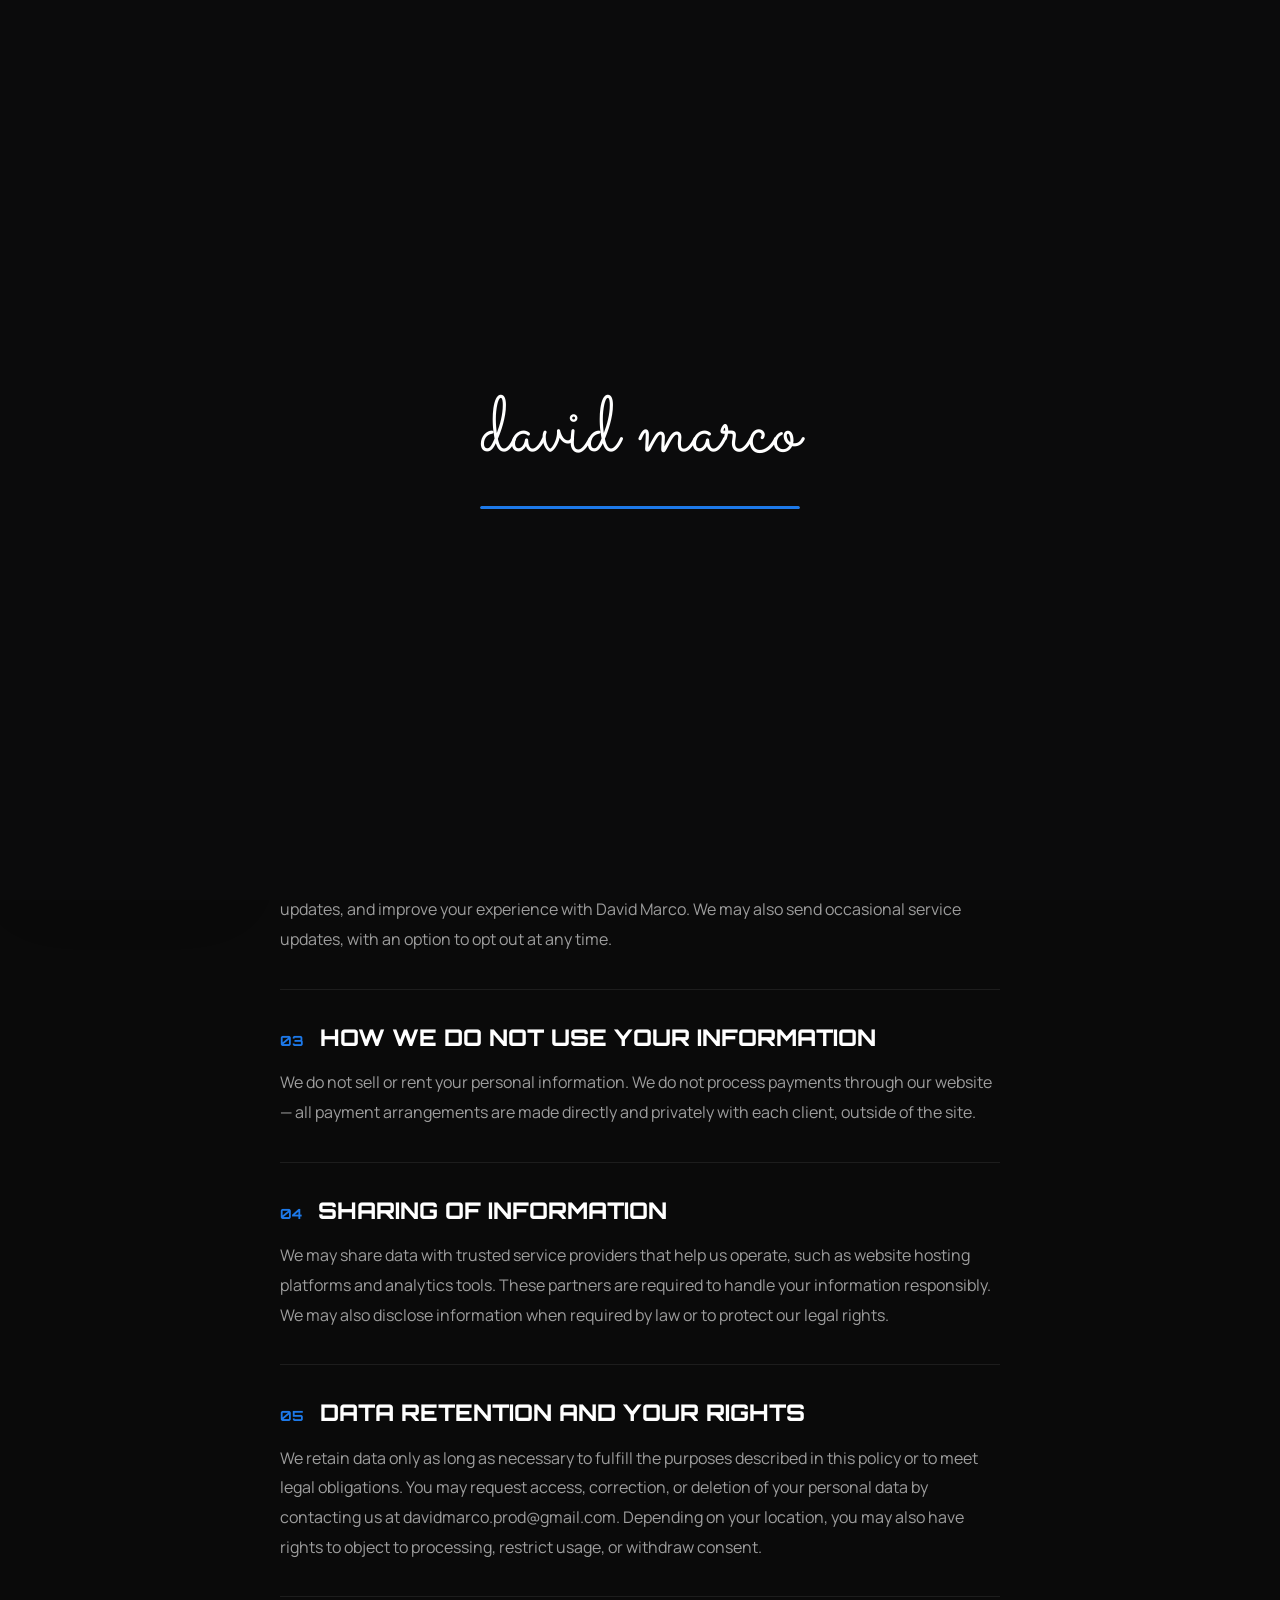
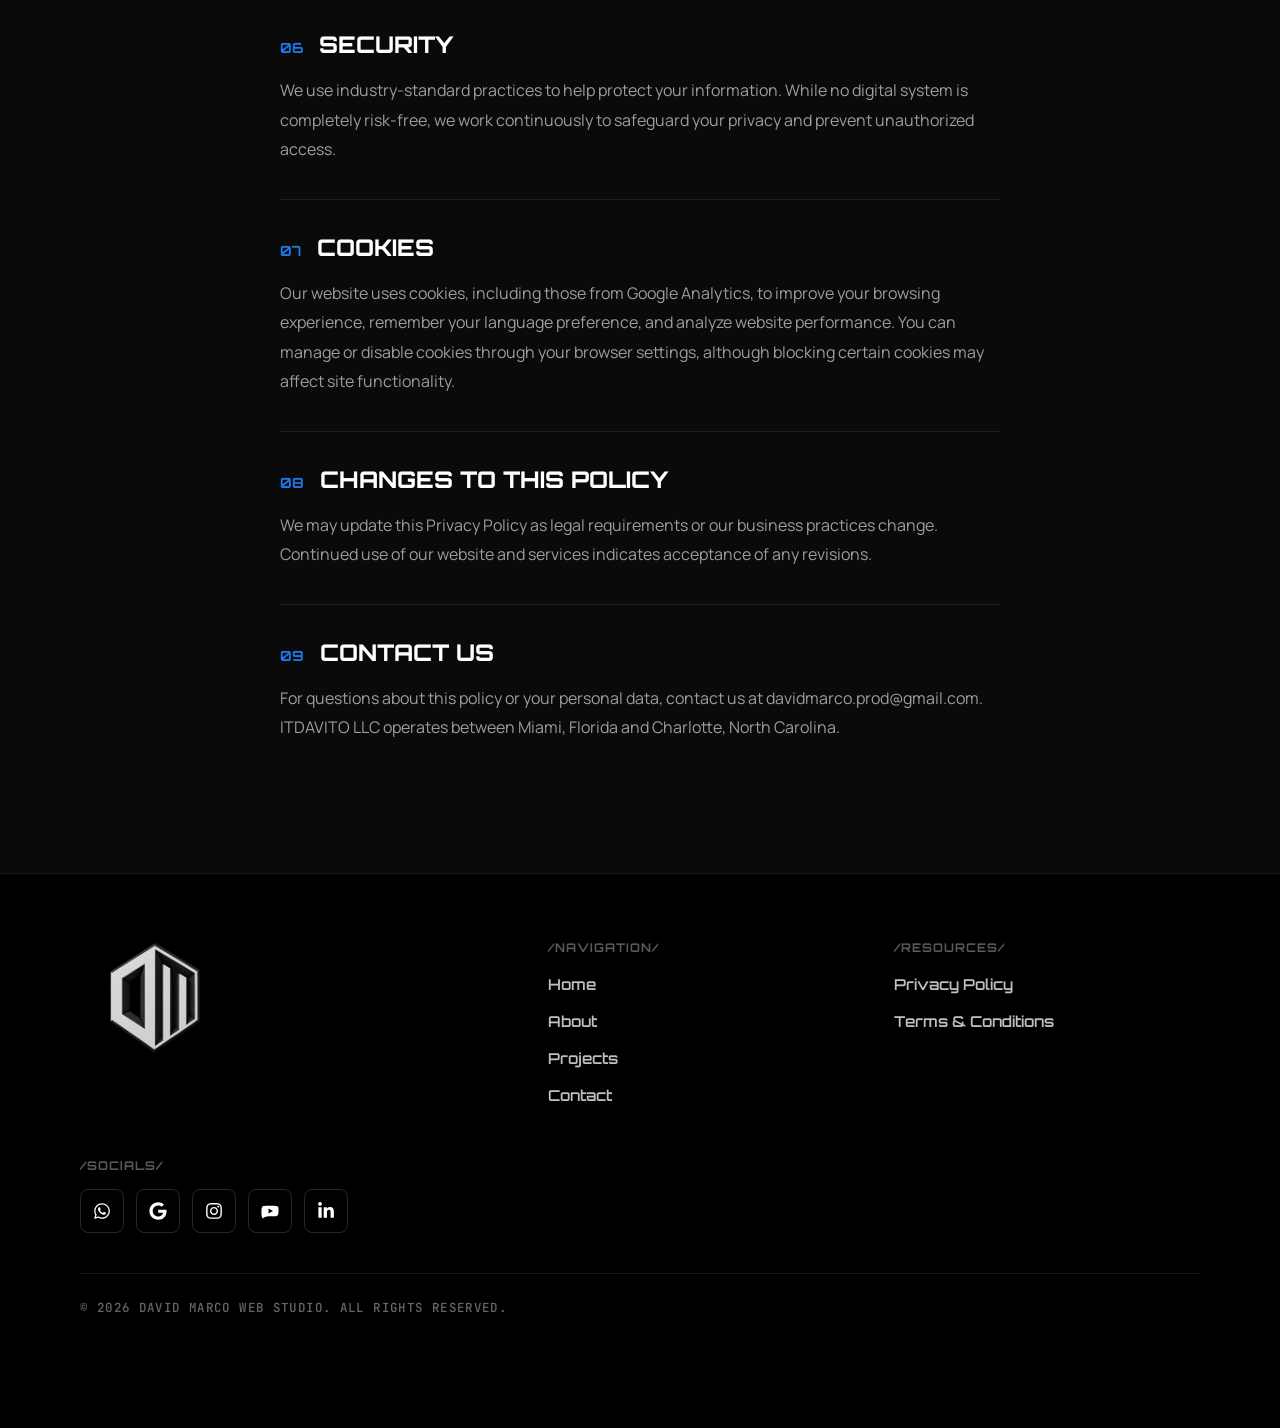
==== commit 6be91ae0: "Remove Telegram from the site; clear-glass nav highlight Co-Authored-By: Claude Sonnet 5 <noreply@an" ====
--- a/privacy-policy.html
+++ b/privacy-policy.html
@@ -31,7 +31,7 @@
   <link href="https://fonts.googleapis.com/css2?family=Sacramento&display=swap" rel="stylesheet" />
   <link href="https://fonts.googleapis.com/css2?family=JetBrains+Mono:wght@400;500;600;700&display=swap" rel="stylesheet" />
 
-  <link rel="stylesheet" href="css/style.css?v=72" />
+  <link rel="stylesheet" href="css/style.css?v=73" />
   <link rel="icon" href="assets/favicon.ico" sizes="any" />
   <link rel="icon" type="image/png" sizes="32x32" href="assets/favicon-32.png" />
   <link rel="icon" type="image/png" sizes="16x16" href="assets/favicon-16.png" />
@@ -146,8 +146,8 @@
 
       <div class="policy-block">
         <h2><span class="policy-num">01</span><span data-ru="Какую информацию мы собираем" data-en="Information We Collect">Какую информацию мы собираем</span></h2>
-        <p data-ru="Когда вы взаимодействуете с нами — заполняя форму, обращаясь через WhatsApp, Telegram или email, либо просматривая наш сайт — мы можем собирать персональные данные: имя, email, номер телефона и информацию о вашем бизнесе или проекте." data-en="When you interact with us — whether by filling out a form, reaching out via WhatsApp, Telegram, or email, or browsing our website — we may collect personal information such as your name, email address, phone number, and details about your business or project.">
-          Когда вы взаимодействуете с нами — заполняя форму, обращаясь через WhatsApp, Telegram или email, либо просматривая наш сайт — мы можем собирать персональные данные: имя, email, номер телефона и информацию о вашем бизнесе или проекте.
+        <p data-ru="Когда вы взаимодействуете с нами — заполняя форму, обращаясь через WhatsApp или email, либо просматривая наш сайт — мы можем собирать персональные данные: имя, email, номер телефона и информацию о вашем бизнесе или проекте." data-en="When you interact with us — whether by filling out a form, reaching out via WhatsApp or email, or browsing our website — we may collect personal information such as your name, email address, phone number, and details about your business or project.">
+          Когда вы взаимодействуете с нами — заполняя форму, обращаясь через WhatsApp или email, либо просматривая наш сайт — мы можем собирать персональные данные: имя, email, номер телефона и информацию о вашем бизнесе или проекте.
         </p>
         <p data-ru="Мы также можем собирать технические данные: IP-адрес, тип браузера, информацию об устройстве и поведение на сайте. Часть данных может поступать из таких инструментов, как Google Analytics." data-en="We may also collect technical data such as your IP address, browser type, device information, and website usage behavior. Relevant data may also come from tools such as Google Analytics.">
           Мы также можем собирать технические данные: IP-адрес, тип браузера, информацию об устройстве и поведение на сайте. Часть данных может поступать из таких инструментов, как Google Analytics.
@@ -245,9 +245,6 @@
     <div class="footer-social-block">
       <span class="footer-col-label" data-ru="/Соцсети/" data-en="/Socials/">/Соцсети/</span>
       <div class="footer-social-row">
-        <a href="https://t.me/davitoo7" target="_blank" rel="noopener noreferrer" class="footer-social-item" aria-label="Telegram">
-          <svg viewBox="0 0 496 512" fill="currentColor" aria-hidden="true"><path d="M248 8C111 8 8 111 8 248s103 240 240 240 240-103 240-240S385 8 248 8zm121.8 169.9l-40.7 191.8c-3 13.6-11.1 16.9-22.4 10.5l-62-45.7-29.9 28.8c-3.3 3.3-6.1 6.1-12.5 6.1l4.4-63.1 114.9-103.8c5-4.4-1.1-6.9-7.7-2.5l-142 89.4-61.2-19.1c-13.3-4.2-13.6-13.3 2.8-19.7l239-92.1c11.1-4 20.8 2.7 17.3 19.4z"/></svg>
-        </a>
         <a href="https://wa.me/19544455820" target="_blank" rel="noopener noreferrer" class="footer-social-item" aria-label="WhatsApp">
           <svg viewBox="0 0 448 512" fill="currentColor" aria-hidden="true"><path d="M380.9 97.1C339 55.1 283.2 32 223.9 32c-122.4 0-222 99.6-222 222 0 39.1 10.2 77.3 29.6 111L0 480l117.7-30.9c32.4 17.7 68.9 27 106.1 27h.1c122.3 0 224.1-99.6 224.1-222 0-59.3-25.2-115-67.1-157zm-157 341.6c-33.2 0-65.7-8.9-94-25.7l-6.7-4-69.8 18.3L72 359.2l-4.4-7c-18.5-29.4-28.2-63.3-28.2-98.2 0-101.7 82.8-184.5 184.6-184.5 49.3 0 95.6 19.2 130.4 54.1 34.8 34.9 56.2 81.2 56.1 130.5 0 101.8-84.9 184.6-186.6 184.6zm101.2-138.2c-5.5-2.8-32.8-16.2-37.9-18-5.1-1.9-8.8-2.8-12.5 2.8-3.7 5.6-14.3 18-17.6 21.8-3.2 3.7-6.5 4.2-12 1.4-32.6-16.3-54-29.1-75.5-66-5.7-9.8 5.7-9.1 16.3-30.3 1.8-3.7.9-6.9-.5-9.7-1.4-2.8-12.5-30.1-17.1-41.2-4.5-10.8-9.1-9.3-12.5-9.5-3.2-.2-6.9-.2-10.6-.2-3.7 0-9.7 1.4-14.8 6.9-5.1 5.6-19.4 19-19.4 46.3 0 27.3 19.9 53.7 22.6 57.4 2.8 3.7 39.1 59.7 94.8 83.8 35.2 15.2 49 16.5 66.6 13.9 10.7-1.6 32.8-13.4 37.4-26.4 4.6-13 4.6-24.1 3.2-26.4-1.3-2.5-5-3.9-10.5-6.6z"/></svg>
         </a>
@@ -304,15 +301,6 @@
       </svg>
     </span>
     <span class="fab-panel-text" data-ru="Написать в WhatsApp" data-en="Send to WhatsApp">Написать в WhatsApp</span>
-  </a>
-
-  <a href="https://t.me/davitoo7" target="_blank" rel="noopener noreferrer" class="fab-panel-item">
-    <span class="fab-panel-icon fab-icon--telegram">
-      <svg viewBox="0 0 496 512" fill="currentColor" aria-hidden="true">
-        <path d="M248 8C111 8 8 111 8 248s103 240 240 240 240-103 240-240S385 8 248 8zm121.8 169.9l-40.7 191.8c-3 13.6-11.1 16.9-22.4 10.5l-62-45.7-29.9 28.8c-3.3 3.3-6.1 6.1-12.5 6.1l4.4-63.1 114.9-103.8c5-4.4-1.1-6.9-7.7-2.5l-142 89.4-61.2-19.1c-13.3-4.2-13.6-13.3 2.8-19.7l239-92.1c11.1-4 20.8 2.7 17.3 19.4z"/>
-      </svg>
-    </span>
-    <span class="fab-panel-text" data-ru="Написать в Telegram" data-en="Send to Telegram">Написать в Telegram</span>
   </a>
 
   <a href="mailto:davidmarco.prod@gmail.com" class="fab-panel-item">
--- a/css/style.css
+++ b/css/style.css
@@ -182,10 +182,11 @@
 .nav-indicator {
   position: absolute; top: 5px; bottom: 5px; left: 0;
   width: 0; border-radius: 100px;
-  background: linear-gradient(180deg, rgba(255,255,255,.15), rgba(255,255,255,.05));
-  border: 1px solid rgba(255,255,255,.16);
-  box-shadow: inset 0 1px 0 rgba(255,255,255,.18), 0 2px 8px rgba(0,0,0,.12);
-  backdrop-filter: blur(6px) saturate(140%); -webkit-backdrop-filter: blur(6px) saturate(140%);
+  /* clear glass: almost no fill, a bright rim and a top highlight */
+  background: linear-gradient(180deg, rgba(255,255,255,.12), rgba(255,255,255,.02));
+  border: 1px solid rgba(255,255,255,.38);
+  box-shadow: inset 0 1px 0 rgba(255,255,255,.5), inset 0 -1px 0 rgba(255,255,255,.08), 0 2px 10px rgba(0,0,0,.15);
+  backdrop-filter: blur(10px) saturate(160%); -webkit-backdrop-filter: blur(10px) saturate(160%);
   opacity: 0; pointer-events: none;
   transition: transform .5s cubic-bezier(.4,0,.2,1), width .5s cubic-bezier(.4,0,.2,1), opacity .3s;
 }
@@ -1430,7 +1431,6 @@
 }
 .fab-panel-icon svg { width: 18px; height: 18px; }
 .fab-icon--whatsapp svg { color: #25D366; }
-.fab-icon--telegram svg { color: #26A5E4; }
 .fab-icon--email svg { width: 20px; height: 20px; }
 .fab-panel-text { font-size: 14px; font-weight: 600; color: #fff; }
 
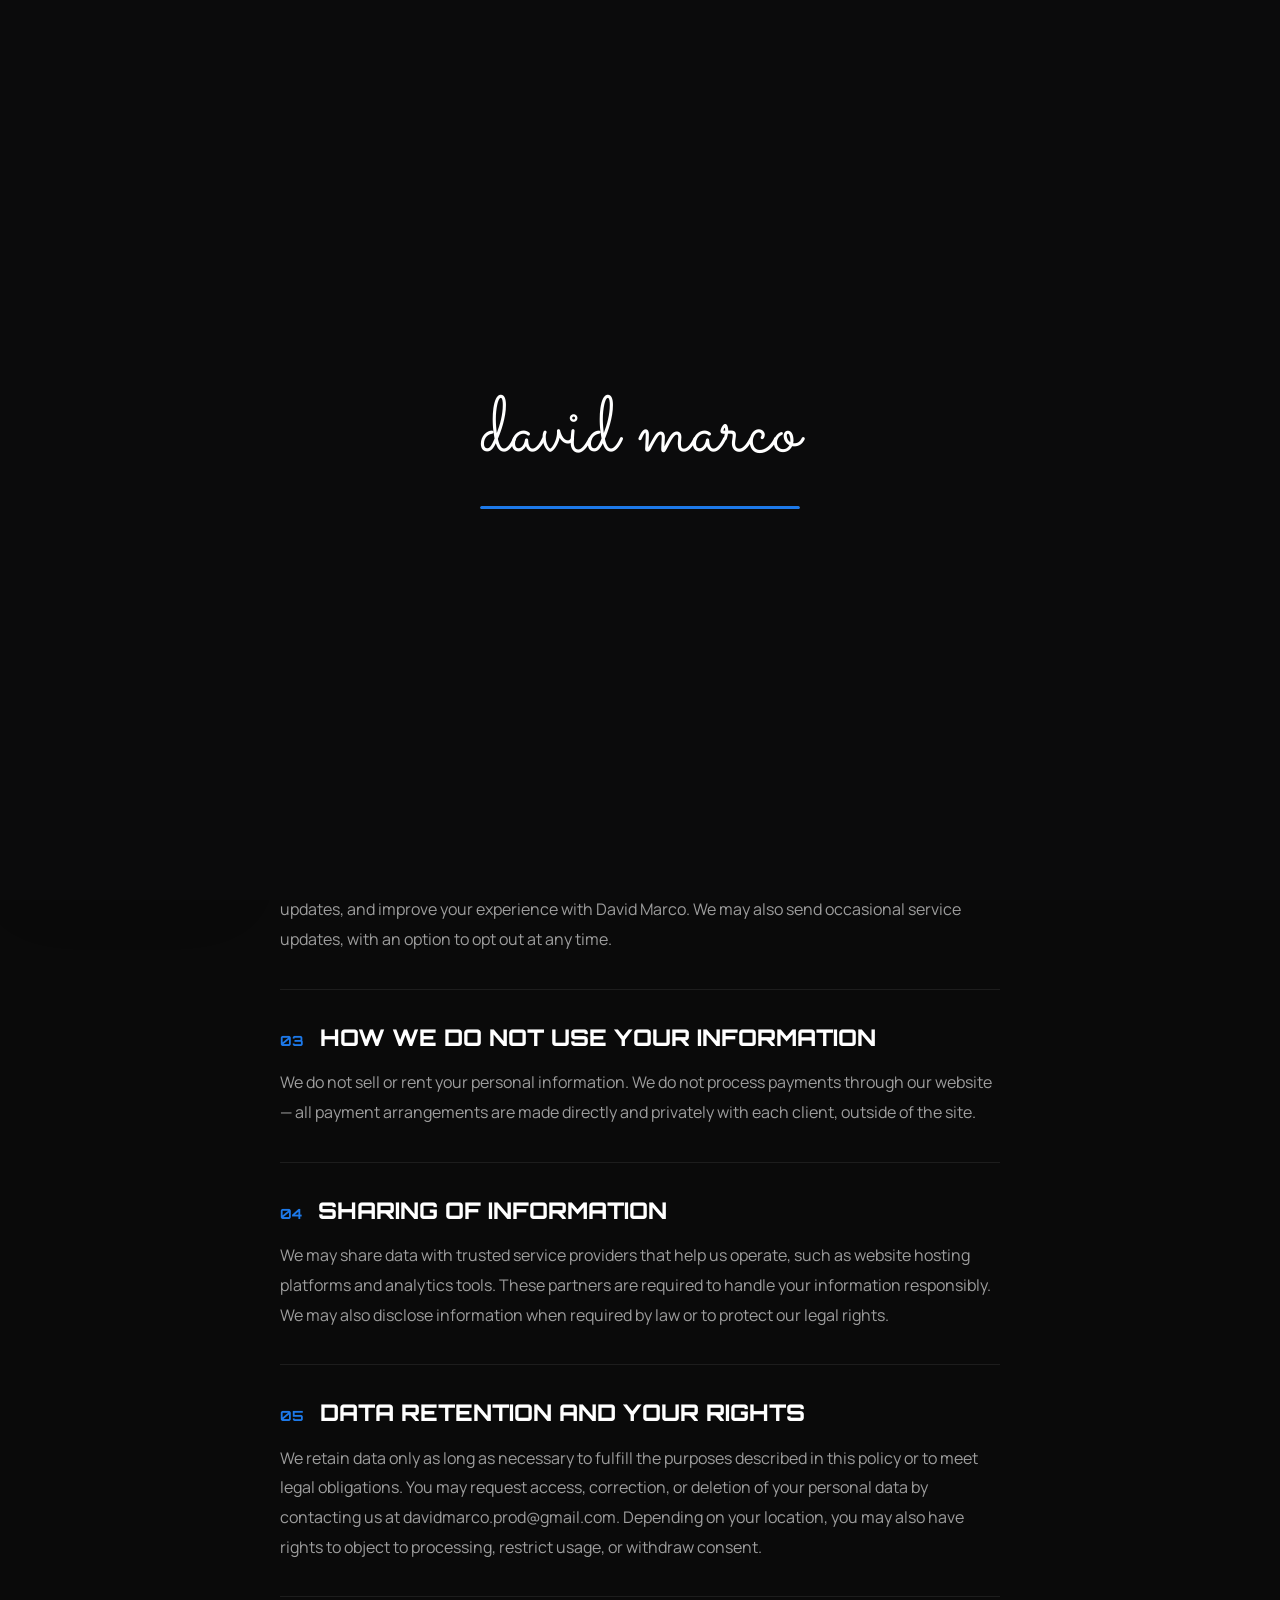
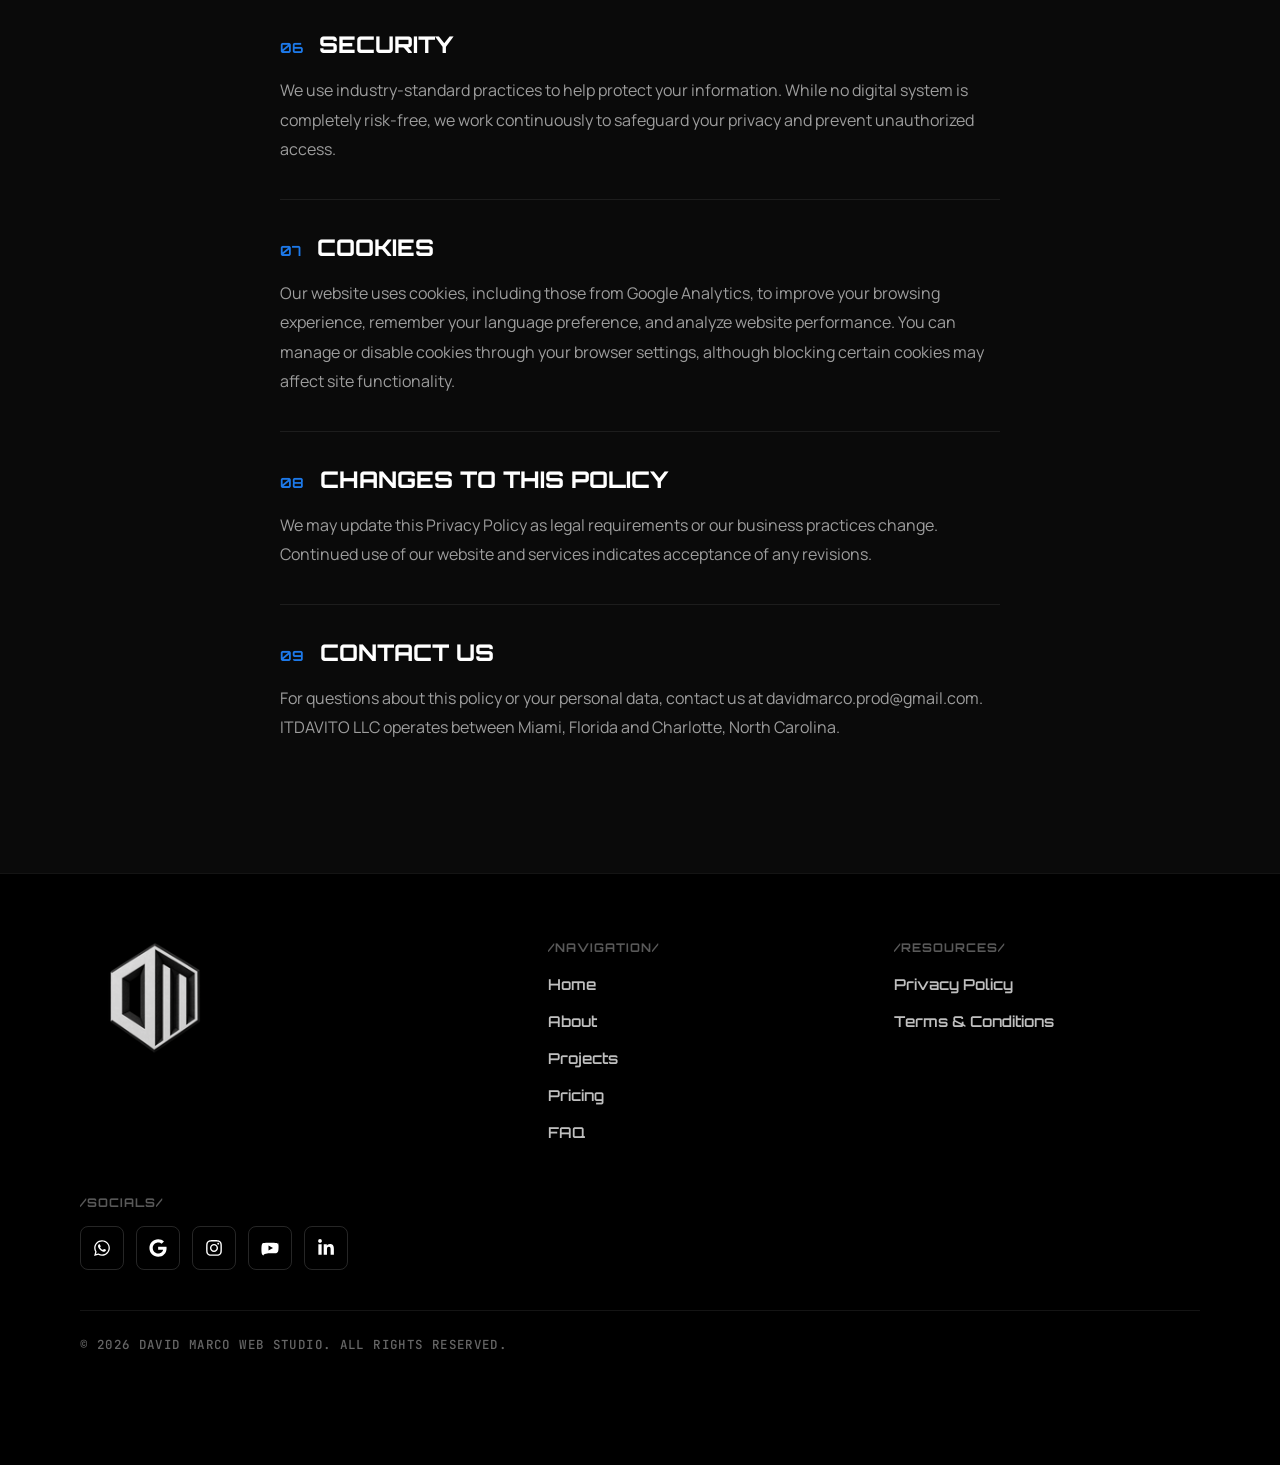
==== commit 6cf2b351: "Footer navigation matches the header on every page (Pricing, FAQ) Co-Authored-By: Claude Sonnet 5 <n" ====
--- a/privacy-policy.html
+++ b/privacy-policy.html
@@ -31,7 +31,7 @@
   <link href="https://fonts.googleapis.com/css2?family=Sacramento&display=swap" rel="stylesheet" />
   <link href="https://fonts.googleapis.com/css2?family=JetBrains+Mono:wght@400;500;600;700&display=swap" rel="stylesheet" />
 
-  <link rel="stylesheet" href="css/style.css?v=73" />
+  <link rel="stylesheet" href="css/style.css?v=75" />
   <link rel="icon" href="assets/favicon.ico" sizes="any" />
   <link rel="icon" type="image/png" sizes="32x32" href="assets/favicon-32.png" />
   <link rel="icon" type="image/png" sizes="16x16" href="assets/favicon-16.png" />
@@ -232,7 +232,8 @@
         <a href="index.html#hero"      class="footer-col-link" data-ru="Главная"   data-en="Home">Главная</a>
         <a href="index.html#about"     class="footer-col-link" data-ru="Про меня"  data-en="About">Про меня</a>
         <a href="index.html#portfolio" class="footer-col-link" data-ru="Портфолио" data-en="Projects">Портфолио</a>
-        <a href="index.html#contact"   class="footer-col-link" data-ru="Контакты"  data-en="Contact">Контакты</a>
+        <a href="index.html#pricing" class="footer-col-link" data-ru="Цены" data-en="Pricing">Цены</a>
+        <a href="index.html#faq" class="footer-col-link" data-ru="FAQ" data-en="FAQ">FAQ</a>
       </nav>
 
       <nav class="footer-col">
@@ -318,6 +319,6 @@
 </div>
 <div class="contact-fab-overlay" id="contactFabOverlay"></div>
 
-<script src="js/main.js?v=22"></script>
+<script src="js/main.js?v=24"></script>
 </body>
 </html>
--- a/css/style.css
+++ b/css/style.css
@@ -200,6 +200,8 @@
 }
 .nav-link:hover { color: #fff; }
 .nav-link.active { color: #fff; }
+/* while the pointer is on the menu, only the hovered link is bright */
+.header-nav:hover .nav-link.active:not(:hover) { color: rgba(255,255,255,.62); }
 
 /* Right cluster */
 .header-right {
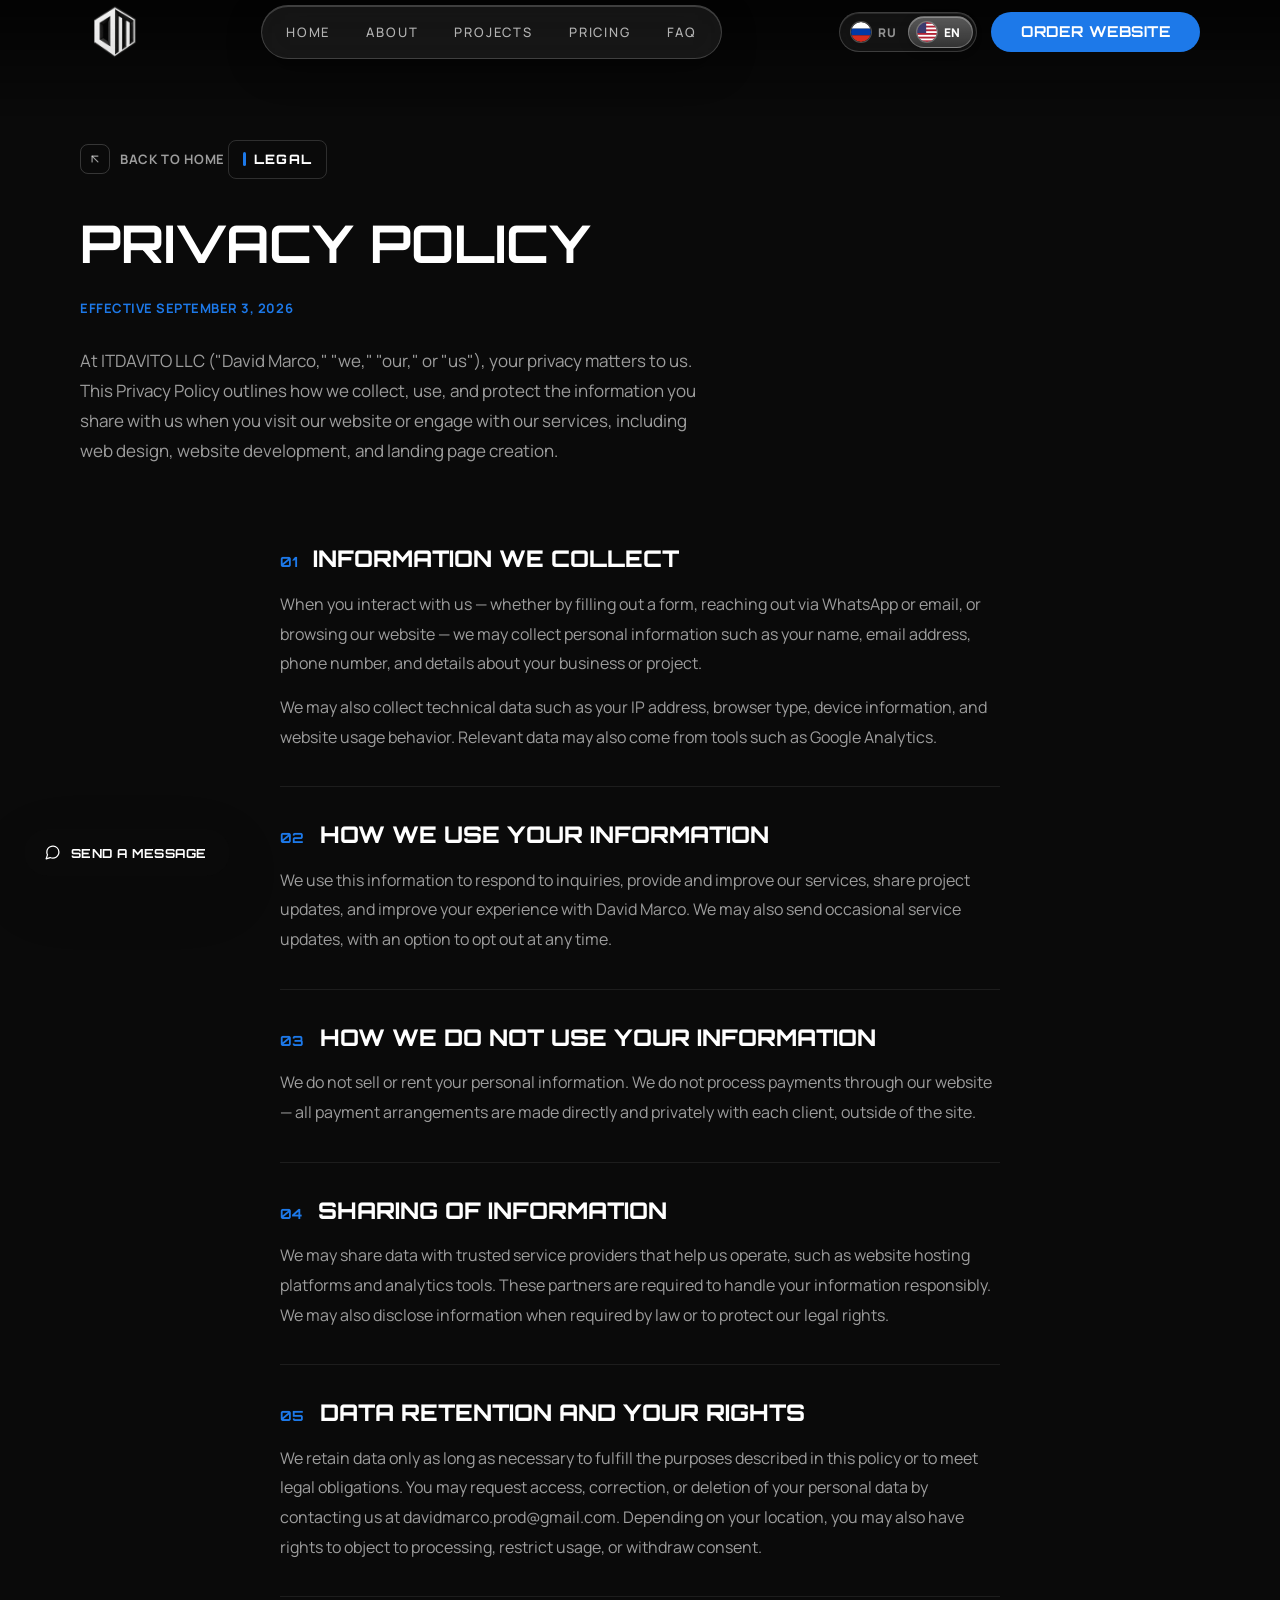
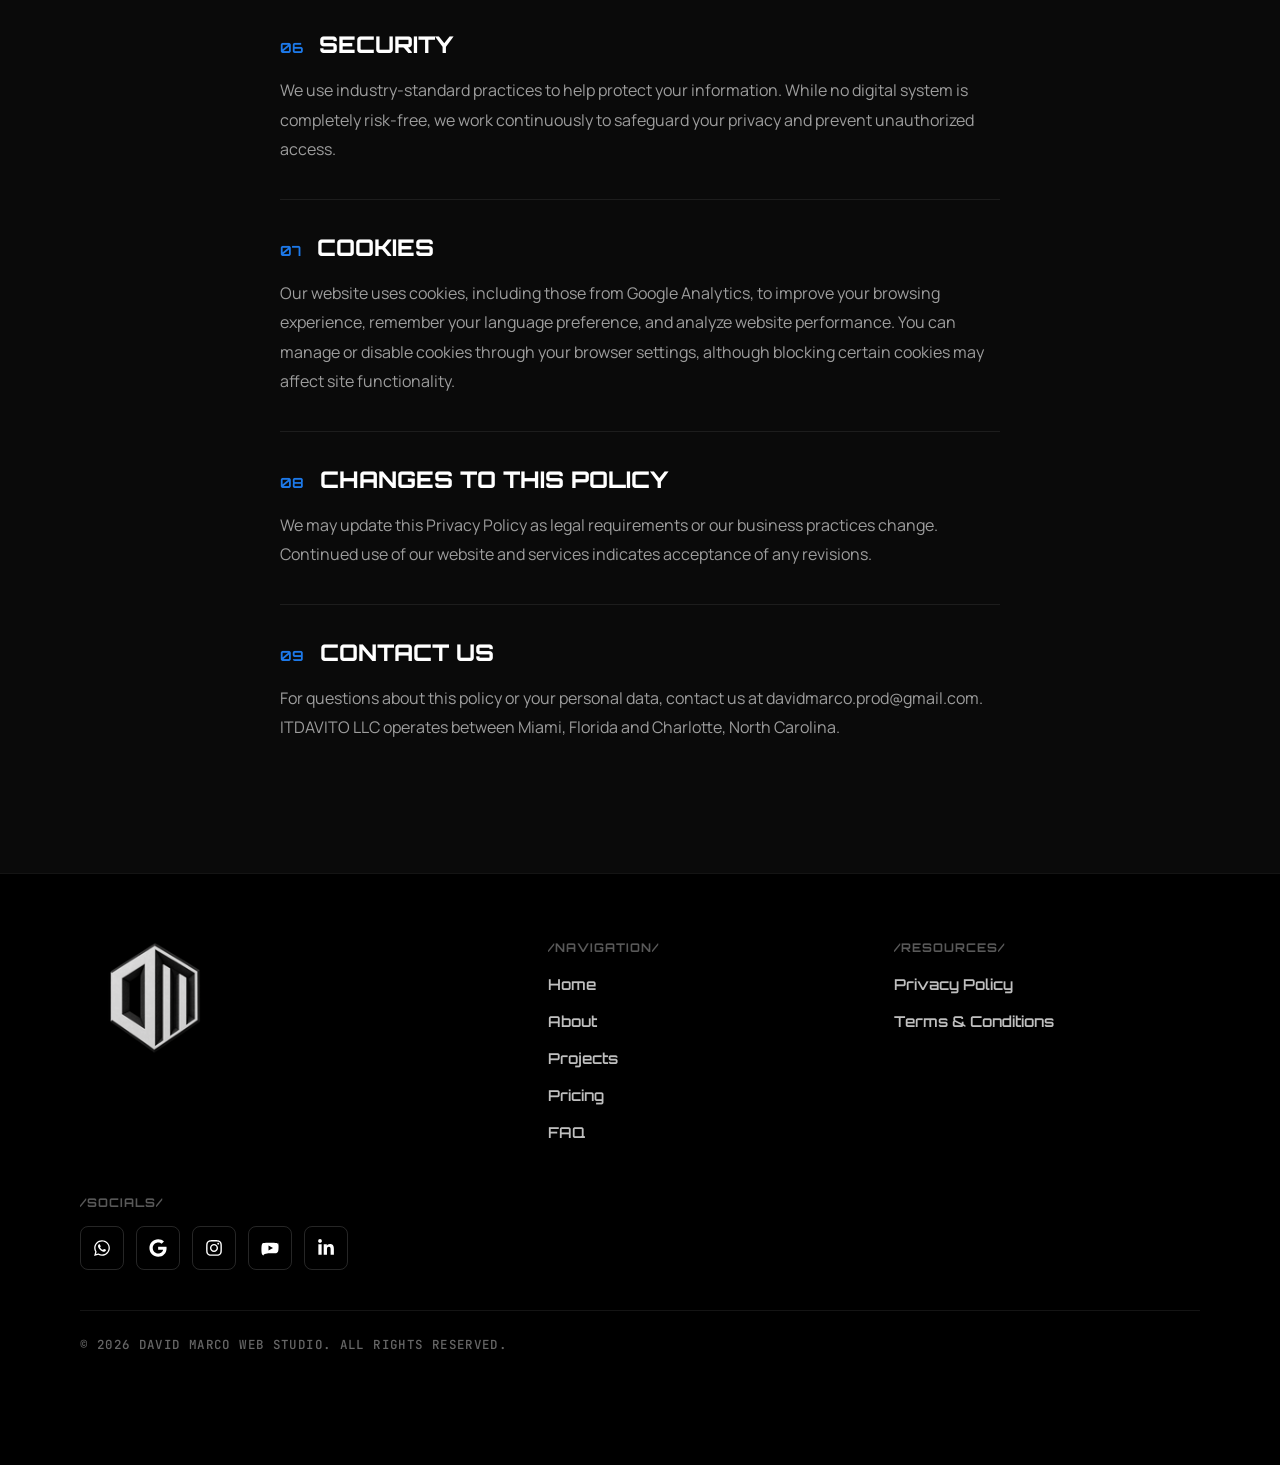
==== commit 2087034b: "Glass pill header nav; intro shows only when entering the site Header is transparent over the hero a" ====
--- a/privacy-policy.html
+++ b/privacy-policy.html
@@ -7,22 +7,6 @@
   <meta name="description" content="Privacy Policy for David Marco / ITDAVITO LLC — how we collect, use and protect your information." />
   <meta name="robots" content="noindex" />
 
-  <!-- Runs synchronously before #preloader ever paints, so an internal
-       navigation within the same tab session can skip the intro with zero
-       flash — see the .skip-preloader rule in style.css and initPreloader()
-       in main.js. -->
-  <script>
-    (function () {
-      try {
-        var nav = performance.getEntriesByType('navigation')[0];
-        var isReload = nav && nav.type === 'reload';
-        var visited = sessionStorage.getItem('dm_visited') === '1';
-        if (visited && !isReload) document.documentElement.classList.add('skip-preloader');
-        sessionStorage.setItem('dm_visited', '1');
-      } catch (e) {}
-    })();
-  </script>
-
   <!-- Preconnect -->
   <link rel="preconnect" href="https://fonts.googleapis.com" />
   <link rel="preconnect" href="https://fonts.gstatic.com" crossorigin />
@@ -31,25 +15,13 @@
   <link href="https://fonts.googleapis.com/css2?family=Sacramento&display=swap" rel="stylesheet" />
   <link href="https://fonts.googleapis.com/css2?family=JetBrains+Mono:wght@400;500;600;700&display=swap" rel="stylesheet" />
 
-  <link rel="stylesheet" href="css/style.css?v=75" />
+  <link rel="stylesheet" href="css/style.css?v=86" />
   <link rel="icon" href="assets/favicon.ico" sizes="any" />
   <link rel="icon" type="image/png" sizes="32x32" href="assets/favicon-32.png" />
   <link rel="icon" type="image/png" sizes="16x16" href="assets/favicon-16.png" />
   <link rel="apple-touch-icon" href="assets/favicon-180.png" />
 </head>
 <body>
-
-<!-- ============================================================
-     PRELOADER
-     ============================================================ -->
-<div id="preloader" role="status" aria-live="polite" aria-label="Loading">
-  <div class="preloader-inner">
-    <div class="pl-word" aria-hidden="true">
-      <span class="pl-letter">d</span><span class="pl-letter">a</span><span class="pl-letter">v</span><span class="pl-letter">i</span><span class="pl-letter">d</span><span class="pl-letter pl-space">&nbsp;</span><span class="pl-letter">m</span><span class="pl-letter">a</span><span class="pl-letter">r</span><span class="pl-letter">c</span><span class="pl-letter">o</span>
-    </div>
-    <div class="preloader-bar"><div class="preloader-bar-fill"></div></div>
-  </div>
-</div>
 
 <!-- ============================================================
      HEADER
@@ -319,6 +291,6 @@
 </div>
 <div class="contact-fab-overlay" id="contactFabOverlay"></div>
 
-<script src="js/main.js?v=24"></script>
+<script src="js/main.js?v=26"></script>
 </body>
 </html>
--- a/css/style.css
+++ b/css/style.css
@@ -146,68 +146,85 @@
 /* ================================================================
    HEADER
    ================================================================ */
+/* Transparent over the hero; .is-scrolled shrinks it and fades in a dark
+   top gradient so the white nav stays readable over light sections. */
 #header {
   position: fixed; top: 0; left: 0; right: 0; z-index: 100;
-  background: rgba(10,10,10,.78);
-  backdrop-filter: blur(24px) saturate(140%); -webkit-backdrop-filter: blur(24px) saturate(140%);
-  border-bottom: 1px solid rgba(255,255,255,.08);
-  transition: var(--trans);
-}
+  background: transparent;
+}
+#header::before {
+  content: ''; position: absolute; z-index: -1;
+  top: 0; left: 0; right: 0; height: calc(var(--header-h) + 36px);
+  background: linear-gradient(to bottom, rgba(0,0,0,.7), rgba(0,0,0,0));
+  opacity: 0; pointer-events: none;
+  transition: opacity .45s ease;
+}
+#header.is-scrolled::before { opacity: 1; }
 
 .header-inner {
   display: flex; align-items: center; gap: 28px;
   height: var(--header-h);
   max-width: 1200px; margin: 0 auto; padding: 0 40px;
-}
+  transition: height .45s cubic-bezier(.16,1,.3,1);
+}
+#header.is-scrolled .header-inner { height: calc(var(--header-h) - 16px); }
 
 /* Logo */
 .header-logo img {
   height: 68px; width: auto; max-width: 78px;
-  transition: opacity var(--trans);
+  transition: opacity var(--trans), height .45s cubic-bezier(.16,1,.3,1);
 }
 .header-logo:hover img { opacity: .65; }
+#header.is-scrolled .header-logo img { height: 56px; }
 
 /* Nav — glass pill with a sliding highlight */
 .header-nav {
   position: relative;
-  display: flex; align-items: center; gap: 2px;
+  display: flex; align-items: center;
   margin: 0 auto;
-  padding: 5px;
-  border-radius: 100px;
-  background: linear-gradient(180deg, rgba(255,255,255,.10), rgba(255,255,255,.04));
-  border: 1px solid rgba(255,255,255,.16);
-  box-shadow: inset 0 1px 0 rgba(255,255,255,.14), 0 8px 30px rgba(0,0,0,.28);
-  backdrop-filter: blur(18px) saturate(160%); -webkit-backdrop-filter: blur(18px) saturate(160%);
+  padding: 6px;
+  border-radius: 999px;
+  background: rgba(255,255,255,.07);
+  border: 1px solid rgba(255,255,255,.18);
+  box-shadow: 0 10px 34px rgba(0,0,0,.35), inset 0 1px 0 rgba(255,255,255,.18);
+  backdrop-filter: blur(22px) saturate(1.5); -webkit-backdrop-filter: blur(22px) saturate(1.5);
 }
 .nav-indicator {
-  position: absolute; top: 5px; bottom: 5px; left: 0;
-  width: 0; border-radius: 100px;
-  /* clear glass: almost no fill, a bright rim and a top highlight */
-  background: linear-gradient(180deg, rgba(255,255,255,.12), rgba(255,255,255,.02));
-  border: 1px solid rgba(255,255,255,.38);
-  box-shadow: inset 0 1px 0 rgba(255,255,255,.5), inset 0 -1px 0 rgba(255,255,255,.08), 0 2px 10px rgba(0,0,0,.15);
-  backdrop-filter: blur(10px) saturate(160%); -webkit-backdrop-filter: blur(10px) saturate(160%);
+  position: absolute; top: 6px; bottom: 6px; left: 0;
+  width: 0; border-radius: 999px;
+  background: rgba(255,255,255,.14);
+  box-shadow: inset 0 1px 0 rgba(255,255,255,.22);
   opacity: 0; pointer-events: none;
-  transition: transform .5s cubic-bezier(.4,0,.2,1), width .5s cubic-bezier(.4,0,.2,1), opacity .3s;
+  transition:
+    transform .6s cubic-bezier(.16,1,.3,1),
+    width .6s cubic-bezier(.16,1,.3,1),
+    opacity .3s;
 }
 .nav-indicator.ready { opacity: 1; }
 .nav-link {
   position: relative; z-index: 1;
-  padding: 9px 18px; border-radius: 100px;
-  font-size: 13px; font-weight: 700; color: rgba(255,255,255,.62);
-  text-transform: uppercase; letter-spacing: .08em; white-space: nowrap;
-  transition: color .3s;
-}
-.nav-link:hover { color: #fff; }
+  padding: 10px 18px; border-radius: 999px;
+  font-size: 13px; font-weight: 500; color: rgba(255,255,255,.68);
+  text-transform: uppercase; letter-spacing: .14em; white-space: nowrap;
+  transition: color .35s;
+}
+.nav-link:hover,
 .nav-link.active { color: #fff; }
 /* while the pointer is on the menu, only the hovered link is bright */
-.header-nav:hover .nav-link.active:not(:hover) { color: rgba(255,255,255,.62); }
+.header-nav:hover .nav-link.active:not(:hover) { color: rgba(255,255,255,.68); }
 
 /* Right cluster */
 .header-right {
   display: flex; align-items: center; gap: 14px;
 }
 .header-cta { padding: 12px 26px; font-size: 14px; white-space: nowrap; }
+/* Same height as the language switch next to it */
+@media (min-width: 769px) {
+  .header-cta { height: 40px; padding-top: 0; padding-bottom: 0; }
+}
+@media (min-width: 1025px) {
+  .header-cta { padding-left: 22px; padding-right: 22px; font-size: 13px; }
+}
 
 /* Lang toggle — glass segmented switch with a sliding thumb */
 .lang-toggle {
@@ -250,40 +267,59 @@
 .flag-us { background-image: url("data:image/svg+xml,%3Csvg xmlns='http://www.w3.org/2000/svg' viewBox='0 0 24 24'%3E%3CclipPath id='c'%3E%3Ccircle cx='12' cy='12' r='12'/%3E%3C/clipPath%3E%3Cg clip-path='url(%23c)'%3E%3Crect width='24' height='24' fill='%23fff'/%3E%3Cg fill='%23B22234'%3E%3Crect y='0' width='24' height='2.2'/%3E%3Crect y='4.4' width='24' height='2.2'/%3E%3Crect y='8.8' width='24' height='2.2'/%3E%3Crect y='13.2' width='24' height='2.2'/%3E%3Crect y='17.6' width='24' height='2.2'/%3E%3Crect y='22' width='24' height='2'/%3E%3C/g%3E%3Crect width='11' height='13.2' fill='%233C3B6E'/%3E%3C/g%3E%3C/svg%3E"); }
 
 /* Hamburger */
+/* Hamburger — round glass button, lines rotate into an X */
 .hamburger {
-  display: none; flex-direction: column; gap: 5px; padding: 4px; cursor: pointer;
+  display: none; flex-direction: column; align-items: center; justify-content: center; gap: 5px;
+  width: 46px; height: 46px; padding: 0; flex-shrink: 0;
+  border-radius: 50%; cursor: pointer;
+  background: rgba(255,255,255,.07);
+  border: 1px solid rgba(255,255,255,.18);
+  box-shadow: 0 10px 34px rgba(0,0,0,.35), inset 0 1px 0 rgba(255,255,255,.18);
+  backdrop-filter: blur(22px) saturate(1.5); -webkit-backdrop-filter: blur(22px) saturate(1.5);
 }
 .hamburger span {
-  display: block; width: 22px; height: 2px;
+  display: block; width: 18px; height: 2px;
   background: #fff; border-radius: 2px;
-  transition: var(--trans);
-}
-.hamburger.active span:nth-child(1) { transform: rotate(45deg) translate(5px,5px); }
-.hamburger.active span:nth-child(2) { opacity: 0; }
-.hamburger.active span:nth-child(3) { transform: rotate(-45deg) translate(5px,-5px); }
-
-/* Mobile menu */
+  transition: transform .45s cubic-bezier(.16,1,.3,1), opacity .25s;
+}
+.hamburger.active span:nth-child(1) { transform: translateY(7px) rotate(45deg); }
+.hamburger.active span:nth-child(2) { opacity: 0; transform: scaleX(.3); }
+.hamburger.active span:nth-child(3) { transform: translateY(-7px) rotate(-45deg); }
+
+/* Mobile menu — dropdown panel under the burger */
 .mobile-menu {
-  display: none; flex-direction: column; gap: 0;
+  position: absolute; top: calc(100% + 6px); left: 16px; right: 16px;
+  display: flex; flex-direction: column;
+  padding: 8px; border-radius: 26px;
+  background: rgba(14,14,14,.94);
+  border: 1px solid rgba(255,255,255,.12);
+  box-shadow: 0 24px 60px rgba(0,0,0,.5), inset 0 1px 0 rgba(255,255,255,.08);
+  opacity: 0; visibility: hidden; pointer-events: none;
+  transform: translateY(-10px) scale(.98); transform-origin: top right;
+  transition: opacity .3s ease, transform .45s cubic-bezier(.16,1,.3,1), visibility 0s .45s;
+}
+.mobile-menu.open {
+  opacity: 1; visibility: visible; pointer-events: auto;
+  transform: none;
+  transition: opacity .3s ease, transform .45s cubic-bezier(.16,1,.3,1), visibility 0s;
+}
+.mobile-menu a {
+  padding: 14px 20px; border-radius: 999px;
+  font-size: 13px; font-weight: 500; color: rgba(255,255,255,.68);
+  text-transform: uppercase; letter-spacing: .14em;
+  transition: color .35s, background .35s;
+}
+.mobile-menu a:hover { color: #fff; background: rgba(255,255,255,.08); }
+.mobile-menu .btn-primary {
+  margin: 8px 4px 4px; border-radius: 999px; text-align: center;
+  font-weight: 700; color: #fff; letter-spacing: .03em;
+}
+.mobile-menu .btn-primary:hover { background: var(--blue-dark); }
+@media (min-width: 769px) { .mobile-menu { display: none; } }
+.mobile-lang {
+  display: flex; gap: 10px;
+  margin: 6px 0; padding: 10px 12px;
   border-top: 1px solid rgba(255,255,255,.08);
-  background: rgba(10,10,10,.96);
-  backdrop-filter: blur(20px);
-}
-.mobile-menu.open { display: flex; }
-.mobile-menu a {
-  padding: 15px 40px;
-  font-size: 16px; font-weight: 600; color: #fff;
-  border-bottom: 1px solid rgba(255,255,255,.08);
-  transition: color var(--trans), background var(--trans);
-}
-.mobile-menu a:hover { color: var(--blue); background: var(--blue-alpha10); }
-.mobile-menu .btn-primary {
-  margin: 16px 40px; border-radius: 100px; text-align: center;
-  font-weight: 700; color: #fff;
-}
-.mobile-lang {
-  display: flex; gap: 12px;
-  padding: 12px 40px;
   border-bottom: 1px solid rgba(255,255,255,.08);
 }
 .mobile-lang .lang-btn {
@@ -364,7 +400,7 @@
 
 .hero-inner {
   display: grid; grid-template-columns: 1fr 1fr;
-  align-items: stretch; gap: 60px;
+  align-items: stretch; gap: 32px;
   max-width: 1280px; margin: 0 auto;
   padding: 40px 40px;
   width: 100%;
@@ -383,10 +419,8 @@
   display: flex; flex-direction: column; justify-content: center;
   align-items: flex-start;
 }
-/* Wider container for the text column; the photo column stays exactly
-   570px (its old width) so the crop of david.jpg doesn't change. */
 @media (min-width: 1281px) {
-  .hero-inner { max-width: 1360px; grid-template-columns: minmax(0, 1fr) 570px; }
+  .hero-inner { max-width: 1360px; }
 }
 
 /* "Ready for new projects" — its own section now, right below #hero. */
@@ -440,9 +474,9 @@
    language modes, so it opts out of the RU-specific size curve above. */
 .hero-title.hero-title--brand,
 html:lang(ru) .hero-title.hero-title--brand {
-  font-size: clamp(28px, 3.8vw, 60px);
+  font-size: clamp(22px, 3.1vw, 48px);
   line-height: 1.1; letter-spacing: -.01em;
-  margin-bottom: 32px;
+  margin-bottom: 26px;
 }
 .hero-title--brand em {
   background: linear-gradient(100deg, #6db3ff 0%, var(--blue) 55%, #1560C0 100%);
@@ -457,8 +491,8 @@
   background: #fff;
   border: 1px solid var(--gray-border);
   border-radius: 999px;
-  padding: 12px 24px;
-  margin-bottom: 28px;
+  padding: 10px 20px;
+  margin-bottom: 24px;
   cursor: pointer;
 }
 /* Higher specificity than .fade-up's transition shorthand so hover stays a snappy .2s */
@@ -471,13 +505,13 @@
   border-color: #c8c8ce;
 }
 .hero-google-badge.fade-up { transition-delay: .27s; }
-.ggb-icon { flex-shrink: 0; }
+.ggb-icon { flex-shrink: 0; width: 16px; height: 16px; }
 .ggb-stars {
-  color: #FBBC05; font-size: 15px; letter-spacing: 1px; line-height: 1;
-}
-.ggb-score { font-size: 14px; font-weight: 800; color: #1d1d1f; }
-.ggb-sep { font-size: 13px; color: var(--gray-border); }
-.ggb-reviews { font-size: 13px; font-weight: 600; color: #1d1d1f; white-space: nowrap; }
+  color: #FBBC05; font-size: 13px; letter-spacing: 1px; line-height: 1;
+}
+.ggb-score { font-size: 13px; font-weight: 800; color: #1d1d1f; }
+.ggb-sep { font-size: 12px; color: var(--gray-border); }
+.ggb-reviews { font-size: 12px; font-weight: 600; color: #1d1d1f; white-space: nowrap; }
 
 /* Actions */
 /* Badge + title + contact buttons sit centered in the free space; the
@@ -487,58 +521,58 @@
   display: flex; flex-direction: column; align-items: flex-start;
 }
 .hero-actions {
-  display: flex; gap: 14px; flex-wrap: wrap; align-items: flex-start;
+  display: flex; gap: 10px; flex-wrap: wrap; align-items: flex-start;
   margin-bottom: 56px; /* keeps the arrow clear of the fixed "Send a message" pill */
 }
-.hero-order { display: flex; flex-direction: column; align-items: center; gap: 12px; }
+.hero-order { display: flex; flex-direction: column; align-items: center; gap: 8px; }
+.hero-actions .btn-primary { padding: 14px 28px; font-size: 13px; }
 /* line the outline button's height up with .btn-primary (its 1.5px border
    otherwise makes it 1px shorter) */
-.hero-actions .btn-outline { padding: 14px 30px; }
+.hero-actions .btn-outline { padding: 13px 28px; font-size: 13px; }
 
 /* Bold bouncing arrow under "Order Website" */
 .hero-arrow {
   display: flex; align-items: center; justify-content: center;
-  width: 46px; height: 46px; border-radius: 50%;
+  width: 38px; height: 38px; border-radius: 50%;
   color: #fff; background: rgba(29,121,233,.18);
   border: 1.5px solid rgba(29,121,233,.55);
   animation: arrowBounce 1.5s ease-in-out infinite;
   transition: background var(--trans), border-color var(--trans);
 }
 .hero-arrow:hover { background: var(--blue); border-color: var(--blue); animation-play-state: paused; }
-.hero-arrow svg { display: block; }
+.hero-arrow svg { display: block; width: 21px; height: 21px; }
 @keyframes arrowBounce {
   0%, 100% { transform: translateY(0); }
-  50%      { transform: translateY(8px); }
+  50%      { transform: translateY(5px); }
 }
 @media (prefers-reduced-motion: reduce) { .hero-arrow { animation: none; } }
 
 /* Contact buttons row */
 .hero-contacts {
-  display: flex; gap: 12px; flex-wrap: wrap; align-items: center;
+  display: flex; gap: 10px; flex-wrap: wrap; align-items: center;
   width: 100%;
 }
 .hc-btn {
-  flex: 1 1 170px; min-width: 0;
-  display: inline-flex; align-items: center; justify-content: center; gap: 9px;
-  height: 58px; padding: 0 16px;
+  flex: 0 0 auto; min-width: 0;
+  display: inline-flex; align-items: center; justify-content: center; gap: 8px;
+  height: 50px; padding: 0 22px;
   font-size: 14px; font-weight: 700; white-space: nowrap;
   color: #fff; position: relative;
   transition: transform .25s ease, box-shadow .25s ease, filter .25s ease;
 }
 @media (min-width: 1025px) {
-  .hero-contacts { flex-wrap: nowrap; }
-  .hc-btn { flex: 1 1 auto; padding: 0 12px; font-size: clamp(12px, 1vw, 14px); gap: 7px; }
+  .hc-btn { flex: 0 0 auto; padding: 0 20px; font-size: 14px; gap: 8px; }
 }
 .hc-btn:hover { transform: translateY(-3px); filter: brightness(1.08); }
 .hc-btn:active { transform: translateY(0); }
-.hc-btn svg { flex: none; }
+.hc-btn svg { flex: none; width: 17px; height: 17px; }
 .hc-wa   { background: #008000; border-radius: 100px; box-shadow: 0 8px 22px rgba(0,128,0,.35); }
 .hc-call { background: #ff0000; border-radius: 100px; box-shadow: 0 8px 22px rgba(255,0,0,.35); }
 
 /* Instagram — the classic 2011 camera icon, a square link */
 .hc-ig {
   flex: none; align-self: center;
-  width: 64px; height: 64px; border-radius: 15px;
+  width: 54px; height: 54px; border-radius: 13px;
   display: block;
   box-shadow: 0 8px 22px rgba(0,0,0,.45);
   transition: transform .25s ease, filter .25s ease;
@@ -546,36 +580,29 @@
 .hc-ig svg { display: block; width: 100%; height: 100%; }
 .hc-ig:hover { transform: translateY(-3px) rotate(-3deg); filter: brightness(1.06); }
 
-/* Photo — full-bleed to the bottom edge of the hero, no card/frame, so
-   it reaches all the way down instead of floating with dead space below
-   it (was a fixed 680px card; .hero-inner now stretches full height and
-   this fills 100% of that). */
+/* Character video (left column). The clip is shot on pure black, so
+   `screen` blending drops the black and lets it sit on the page background;
+   the edge mask hides any compression noise near the frame border. */
 .hero-visual {
-  display: flex; justify-content: flex-end; align-items: flex-end;
+  display: flex; justify-content: center; align-items: center;
   height: 100%; position: relative;
 }
 .hero-photo-wrap {
-  position: relative; height: 100%; width: 100%;
-  display: flex; align-items: flex-end;
+  position: relative; width: 100%;
+  display: flex; align-items: center; justify-content: center;
   will-change: transform;
+  /* will-change isolates this group, so the blend needs an opaque backdrop here */
+  background: var(--dark-bg);
 }
 .hero-photo {
-  /* david.jpg is a wide 2091x1166 landscape frame (the subject only
-     occupies its center ~40%) — width:auto let the box's rendered width
-     follow that landscape ratio at full height, which at hero height
-     massively overflowed the column and got clipped by #hero's
-     overflow:hidden, cutting off his arm. Locking both dimensions to
-     the column's own box lets object-fit actually crop as intended;
-     54% keeps the crop centered on him (measured from the source photo,
-     not a guess). */
-  height: 100%; width: 100%;
-  object-fit: cover; object-position: 54% center;
-  position: relative; z-index: 2;
-  display: block;
-  filter: contrast(1.05) brightness(.97);
-  transition: filter .4s ease;
-}
-.hero-photo:hover { filter: contrast(1.12) brightness(.98); }
+  display: block; width: 100%; max-width: 720px; aspect-ratio: 1 / 1;
+  height: auto; object-fit: contain;
+  mix-blend-mode: screen;
+  -webkit-mask-image: linear-gradient(90deg, transparent, #000 9%, #000 91%, transparent), linear-gradient(180deg, transparent, #000 7%, #000 93%, transparent);
+  -webkit-mask-composite: source-in;
+  mask-image: linear-gradient(90deg, transparent, #000 9%, #000 91%, transparent), linear-gradient(180deg, transparent, #000 7%, #000 93%, transparent);
+  mask-composite: intersect;
+}
 
 /* ================================================================
    SCROLL ANIMATIONS
@@ -758,10 +785,94 @@
   color: rgba(255,255,255,.5);
 }
 
-.portfolio-grid {
-  display: grid; grid-template-columns: 1fr 1fr; gap: 32px;
-  align-items: start;
-}
+/* Horizontal swipe track. Vertical padding + negative margin leave room
+   for the card hover lift/shadow, which overflow-x would otherwise clip. */
+.portfolio-track {
+  --p-gap: 32px;
+  display: flex; gap: var(--p-gap);
+  overflow-x: auto; overflow-y: hidden;
+  scroll-snap-type: x mandatory;
+  overscroll-behavior-x: contain;
+  scrollbar-width: none;
+  padding: 16px 0 48px; margin: -16px 0 -24px;
+  position: relative;
+  cursor: grab;
+  user-select: none; -webkit-user-select: none;
+}
+.portfolio-track::-webkit-scrollbar { display: none; }
+.portfolio-track.no-snap { scroll-snap-type: none; }
+.portfolio-track.is-dragging { cursor: grabbing; }
+.portfolio-track.is-dragging .p-card { pointer-events: none; }
+.portfolio-track > .p-card {
+  flex: 0 0 calc((100% - var(--p-gap)) / 2.25);
+  scroll-snap-align: start;
+  display: flex; flex-direction: column;
+}
+/* MacBook "stage": a soft spotlight behind the laptop so its shadow reads on the dark card */
+.portfolio-track .p-preview {
+  position: relative; isolation: isolate;
+  padding: 30px 26px 40px;
+  background: radial-gradient(ellipse 70% 60% at 50% 45%, rgba(255,255,255,.07), transparent 75%);
+}
+.portfolio-track .p-preview::after {
+  content: ''; position: absolute; z-index: -1;
+  left: 6%; right: 6%; bottom: 26px; height: 30px;
+  background: radial-gradient(ellipse at center, rgba(0,0,0,.85) 0%, rgba(0,0,0,.35) 45%, transparent 72%);
+  filter: blur(6px);
+}
+.portfolio-track .p-img {
+  position: relative;
+  -webkit-user-drag: none;
+  filter:
+    drop-shadow(0 2px 2px rgba(0,0,0,.45))
+    drop-shadow(0 14px 18px rgba(0,0,0,.5))
+    drop-shadow(0 30px 40px rgba(0,0,0,.45));
+  transition: transform var(--trans);
+}
+.p-card:hover .p-img { transform: translateY(-4px) scale(1.01); }
+.portfolio-track .p-info { margin-top: auto; }
+
+.portfolio-controls {
+  display: flex; align-items: center; justify-content: space-between;
+  gap: 24px; margin-top: 8px;
+}
+.portfolio-meta { display: flex; align-items: center; gap: 20px; flex: 1; min-width: 0; }
+.portfolio-hint {
+  display: inline-flex; align-items: center; gap: 8px; flex-shrink: 0;
+  font-family: 'Orbitron', 'Manrope', -apple-system, BlinkMacSystemFont, sans-serif;
+  font-size: 11px; font-weight: 700; text-transform: uppercase; letter-spacing: .08em;
+  color: rgba(255,255,255,.5);
+}
+.portfolio-hint-arrow { color: var(--blue); animation: portfolioHint 1.6s ease-in-out infinite; }
+@keyframes portfolioHint {
+  0%, 100% { transform: translateX(0); }
+  50%      { transform: translateX(6px); }
+}
+.portfolio-progress {
+  flex: 1; max-width: 320px; height: 2px;
+  background: rgba(255,255,255,.1); overflow: hidden;
+}
+.portfolio-progress span {
+  display: block; height: 100%; background: var(--blue);
+  transform-origin: left; transform: scaleX(0);
+  transition: transform .15s linear;
+}
+.portfolio-nav { display: flex; gap: 10px; flex-shrink: 0; }
+.portfolio-btn {
+  width: 48px; height: 48px;
+  display: flex; align-items: center; justify-content: center;
+  background: transparent; color: rgba(255,255,255,.7);
+  border: 1.5px solid rgba(255,255,255,.15); border-radius: 8px;
+  cursor: pointer;
+  transition: border-color var(--trans), color var(--trans), background var(--trans), opacity var(--trans);
+}
+.portfolio-btn:hover:not(:disabled) { border-color: var(--blue); color: var(--blue); background: var(--blue-alpha10); }
+.portfolio-btn:disabled { opacity: .3; cursor: default; }
+
+@media (prefers-reduced-motion: reduce) {
+  .portfolio-hint-arrow { animation: none; }
+}
+
 .p-card {
   display: block; text-decoration: none; color: inherit;
   background-color: var(--dark-card); border: 1px solid rgba(255,255,255,.08);
@@ -868,8 +979,61 @@
 .case-title { font-size: clamp(32px, 5.5vw, 56px); margin-bottom: 22px; }
 .case-desc  { font-size: 16px; color: var(--gray-text); line-height: 1.75; max-width: 520px; margin-bottom: 32px; }
 
-.case-cta { margin-bottom: 40px; }
-.case-cta svg { margin-left: 10px; }
+.case-cta {
+  position: relative; overflow: hidden; isolation: isolate;
+  display: inline-flex; align-items: center; gap: 14px;
+  margin-bottom: 40px; padding: 8px 8px 8px 24px;
+  border-radius: 100px;
+  font-family: 'Orbitron', 'Manrope', -apple-system, BlinkMacSystemFont, sans-serif;
+  font-size: 15px; font-weight: 700; text-transform: uppercase; letter-spacing: .05em;
+  color: #fff; text-decoration: none;
+  background: linear-gradient(135deg, #3b8ff5 0%, var(--blue) 45%, #0f4fb0 100%);
+  box-shadow:
+    0 0 0 1px rgba(255,255,255,.18) inset,
+    0 12px 32px -6px var(--blue-glow),
+    0 4px 12px rgba(29,121,233,.25);
+  animation: ctaPulse 2.6s ease-in-out infinite;
+  transition: transform var(--trans), box-shadow var(--trans);
+}
+/* Light sweep that runs across the button every few seconds */
+.case-cta::before {
+  content: ''; position: absolute; inset: 0; z-index: -1;
+  background: linear-gradient(110deg, transparent 30%, rgba(255,255,255,.35) 50%, transparent 70%);
+  transform: translateX(-120%);
+  animation: ctaShine 3.2s ease-in-out infinite;
+}
+.case-cta:hover {
+  animation: none;
+  transform: translateY(-3px);
+  box-shadow:
+    0 0 0 1px rgba(255,255,255,.25) inset,
+    0 18px 44px -6px rgba(29,121,233,.6),
+    0 6px 16px rgba(29,121,233,.3);
+}
+.case-cta:active { transform: translateY(-1px); }
+.case-cta:focus-visible { outline: 2px solid var(--blue); outline-offset: 4px; }
+
+.case-cta-icon {
+  flex-shrink: 0; width: 42px; height: 42px; border-radius: 50%;
+  display: flex; align-items: center; justify-content: center;
+  background: #fff; color: var(--blue);
+  transition: transform var(--trans);
+}
+.case-cta-icon svg { transition: transform var(--trans); }
+.case-cta:hover .case-cta-icon { transform: scale(1.06); }
+.case-cta:hover .case-cta-icon svg { transform: translate(2px, -2px); }
+
+@keyframes ctaPulse {
+  0%, 100% { box-shadow: 0 0 0 1px rgba(255,255,255,.18) inset, 0 12px 32px -6px var(--blue-glow), 0 0 0 0 rgba(29,121,233,.45); }
+  50%      { box-shadow: 0 0 0 1px rgba(255,255,255,.18) inset, 0 12px 32px -6px var(--blue-glow), 0 0 0 10px rgba(29,121,233,0); }
+}
+@keyframes ctaShine {
+  0%, 55% { transform: translateX(-120%); }
+  100%    { transform: translateX(120%); }
+}
+@media (prefers-reduced-motion: reduce) {
+  .case-cta, .case-cta::before { animation: none; }
+}
 
 .case-stats {
   display: grid; grid-template-columns: 1fr 1fr;
@@ -891,14 +1055,25 @@
 }
 .case-stat-value { font-size: 18px; font-weight: 700; }
 
-.case-preview-frame {
-  background: #0a0a0a; border-radius: var(--radius); overflow: hidden;
-  box-shadow: var(--shadow-lg); position: sticky; top: calc(var(--header-h) + 40px);
-}
-.case-preview-frame .p-browser { margin-bottom: 0; }
-.case-preview-img {
+/* iPad mockup; layered drop-shadows + a floor shadow give the lifted 3D look */
+.case-device {
+  position: sticky; top: calc(var(--header-h) + 40px);
+  padding-bottom: 48px;
+}
+.case-device--portrait { max-width: 420px; margin: 0 auto; width: 100%; }
+.case-device-img {
+  position: relative; z-index: 1;
   display: block; width: 100%; height: auto;
-  aspect-ratio: 4 / 3; object-fit: cover; object-position: top center;
+  filter:
+    drop-shadow(0 2px 2px rgba(0,0,0,.18))
+    drop-shadow(0 12px 18px rgba(0,0,0,.16))
+    drop-shadow(0 32px 48px rgba(0,0,0,.2));
+}
+.case-device::after {
+  content: ''; position: absolute; z-index: 0;
+  left: 8%; right: 8%; bottom: 22px; height: 36px;
+  background: radial-gradient(ellipse at center, rgba(0,0,0,.38) 0%, rgba(0,0,0,.12) 45%, transparent 72%);
+  filter: blur(6px);
 }
 
 /* ================================================================
@@ -1546,7 +1721,16 @@
    ================================================================ */
 
 /* ── Tablet ≤1024px ─────────────────────────────────────────── */
+@media (max-width: 900px) {
+  .lang-toggle .lang-code { display: none; }
+  .lang-toggle .lang-btn  { padding: 6px; }
+}
 @media (max-width: 1024px) {
+  .header-inner { gap: 14px; padding: 0 24px; }
+  .nav-link     { padding: 10px 11px; font-size: 12px; letter-spacing: .08em; }
+  .header-right { gap: 10px; }
+  .header-cta   { padding: 11px 18px; font-size: 13px; }
+
   /* Desktop pins #hero to exactly one viewport tall so the photo can
      stretch edge-to-edge; stacked mobile content (text + photo +
      ready-strip) is routinely taller than that, so it needs to grow
@@ -1554,13 +1738,15 @@
   #hero { height: auto; min-height: 100svh; }
   .hero-inner { grid-template-columns: 1fr; text-align: center; gap: 28px; padding: 28px 40px 60px; flex: none; }
   .hero-content { align-items: center; }
-  .hero-visual { order: -1; height: 400px; justify-content: center; }
+  .hero-visual { order: -1; height: auto; justify-content: center; }
+  .hero-photo { max-width: 440px; }
   .hero-actions, .hero-contacts { justify-content: center; }
   .hero-main { align-items: center; }
   .ready-text { max-width: 75%; }
 
   .about-grid { grid-template-columns: 1fr; gap: 48px; }
-  .portfolio-grid { gap: 24px; }
+  .portfolio-track { --p-gap: 24px; }
+  .portfolio-track > .p-card { flex-basis: 62%; }
   .process-row { grid-template-columns: 1fr 1fr; gap: 32px; }
   .process-row::before { display: none; }
   .pricing-row { grid-template-columns: 1fr; max-width: 480px; }
@@ -1569,7 +1755,14 @@
   .contact-grid { grid-template-columns: 1fr; }
 
   .case-grid { grid-template-columns: 1fr; gap: 40px; }
-  .case-preview-frame { position: static; }
+  .case-device { position: relative; top: 0; }
+}
+
+/* ── Narrow tablet ≤900px: squeeze the header so the pill still fits ── */
+@media (max-width: 900px) {
+  .header-inner { gap: 10px; padding: 0 16px; }
+  .header-cta   { padding: 10px 14px; font-size: 11.5px; }
+  .nav-link     { padding: 10px 8px; font-size: 11.5px; letter-spacing: .05em; }
 }
 
 /* ── Mobile ≤768px ──────────────────────────────────────────── */
@@ -1585,13 +1778,15 @@
   .footer-logo img { height: 100px; max-width: 100%; }
 
   .header-cta { padding: 9px 16px; font-size: 12px; }
-  .header-right { gap: 10px; }
+  .header-right { gap: 10px; margin-left: auto; }
+  #header.is-scrolled .header-inner { height: calc(var(--header-h) - 10px); }
+  #header.is-scrolled .header-logo img { height: 48px; }
 
   .container    { padding: 0 20px; }
   .section      { padding: 80px 0; }
 
   .hero-inner   { padding: 8px 20px 60px; }
-  .hero-visual  { height: 320px; }
+  .hero-photo   { max-width: 340px; }
   .hero-ready-strip { padding: 16px 20px 44px; }
   .ready-text   { max-width: 92%; }
   .hero-google-badge { padding: 10px 18px; gap: 8px; margin-bottom: 24px; }
@@ -1603,6 +1798,7 @@
   .hero-main { align-items: center; margin: 0 0 34px; }
   .hero-title.hero-title--brand, html:lang(ru) .hero-title.hero-title--brand { margin-bottom: 24px; }
   .hero-google-badge { margin-bottom: 20px; }
+  .hero-title.hero-title--brand, html:lang(ru) .hero-title.hero-title--brand { font-size: 27px; }
   .hero-contacts { flex-direction: row; flex-wrap: wrap; justify-content: center; gap: 12px; max-width: 320px; }
   .hc-btn { height: 50px; font-size: 13.5px; }
   .hc-wa { flex: 1 1 100%; }
@@ -1630,7 +1826,18 @@
   .service-icon svg { width: 19px; height: 19px; }
   .channel-chip { width: 26px; height: 26px; }
 
-  .portfolio-grid { grid-template-columns: 1fr; }
+  /* Full-bleed track so the next card peeks in from the screen edge */
+  .portfolio-track {
+    --p-gap: 14px;
+    margin: -16px -20px -24px; padding: 16px 20px 48px;
+    scroll-padding-inline: 20px;
+  }
+  .portfolio-track > .p-card { flex-basis: 86%; }
+  .portfolio-track .p-preview { padding: 22px 14px 30px; }
+  .portfolio-track .p-preview::after { bottom: 18px; height: 20px; }
+  .portfolio-controls { gap: 16px; }
+  .portfolio-meta { gap: 14px; }
+  .portfolio-btn { width: 44px; height: 44px; }
   .p-card-tags { padding: 16px 18px 0; }
   .p-num, .p-devtag { font-size: 9.5px; padding: 3px 8px; }
   .p-preview { padding: 16px 18px; }
@@ -1638,6 +1845,7 @@
   .about-cards    { grid-template-columns: 1fr 1fr; }
 
   .case-hero  { padding: calc(var(--header-h) + 32px) 0 70px; }
+  .case-cta   { display: flex; width: 100%; justify-content: space-between; font-size: 14px; padding-left: 20px; }
   .case-stat  { padding: 20px; }
   .faq-item   { padding: 0 20px; }
   .policy-hero { padding: calc(var(--header-h) + 32px) 0 10px; }
@@ -1647,9 +1855,6 @@
   .pricing-row    { grid-template-columns: 1fr; max-width: 420px; margin: 0 auto; }
 
   .contact-form-wrap { padding: 24px; }
-  .mobile-menu a  { padding: 14px 24px; }
-  .mobile-menu .btn-primary { margin: 14px 24px; }
-  .mobile-lang    { padding: 10px 24px; }
 
   footer          { padding-bottom: 40px; }
   .footer-top     { grid-template-columns: 1fr; gap: 36px; text-align: center; justify-items: center; }
@@ -1685,7 +1890,7 @@
   .header-cta { padding: 8px 12px; font-size: 11px; }
 
   .about-cards { grid-template-columns: 1fr; }
-  .hero-visual { height: 260px; }
+  .hero-photo  { max-width: 320px; }
   .pricing-row { grid-template-columns: 1fr; }
 
   .price-card  { padding: 28px 20px; }
@@ -1696,6 +1901,7 @@
   h2 { font-size: 28px; }
   .policy-hero h1 { font-size: 28px; }
 
+  .hero-title.hero-title--brand, html:lang(ru) .hero-title.hero-title--brand { font-size: 25px; }
   .hero-google-badge { padding: 9px 14px; gap: 6px; }
   .ggb-icon    { width: 16px; height: 16px; }
   .ggb-stars   { font-size: 12px; letter-spacing: .5px; }
